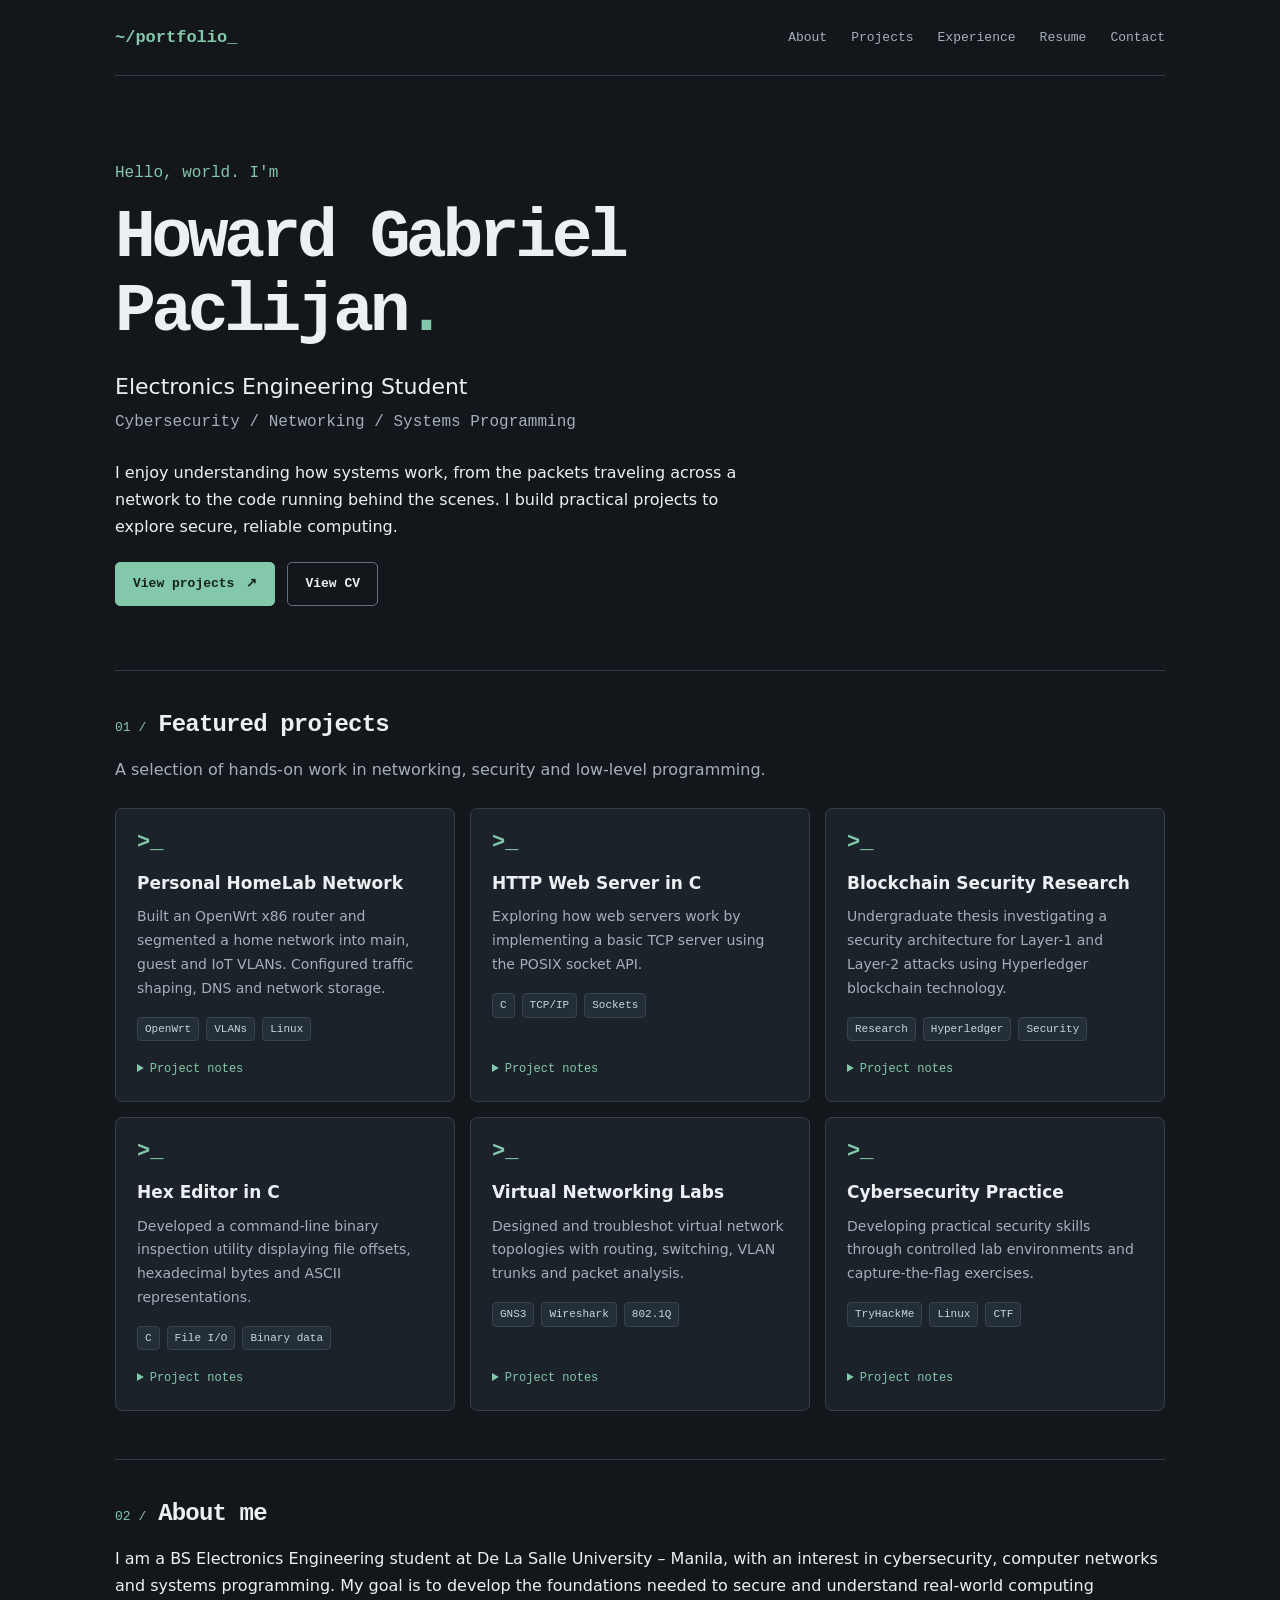
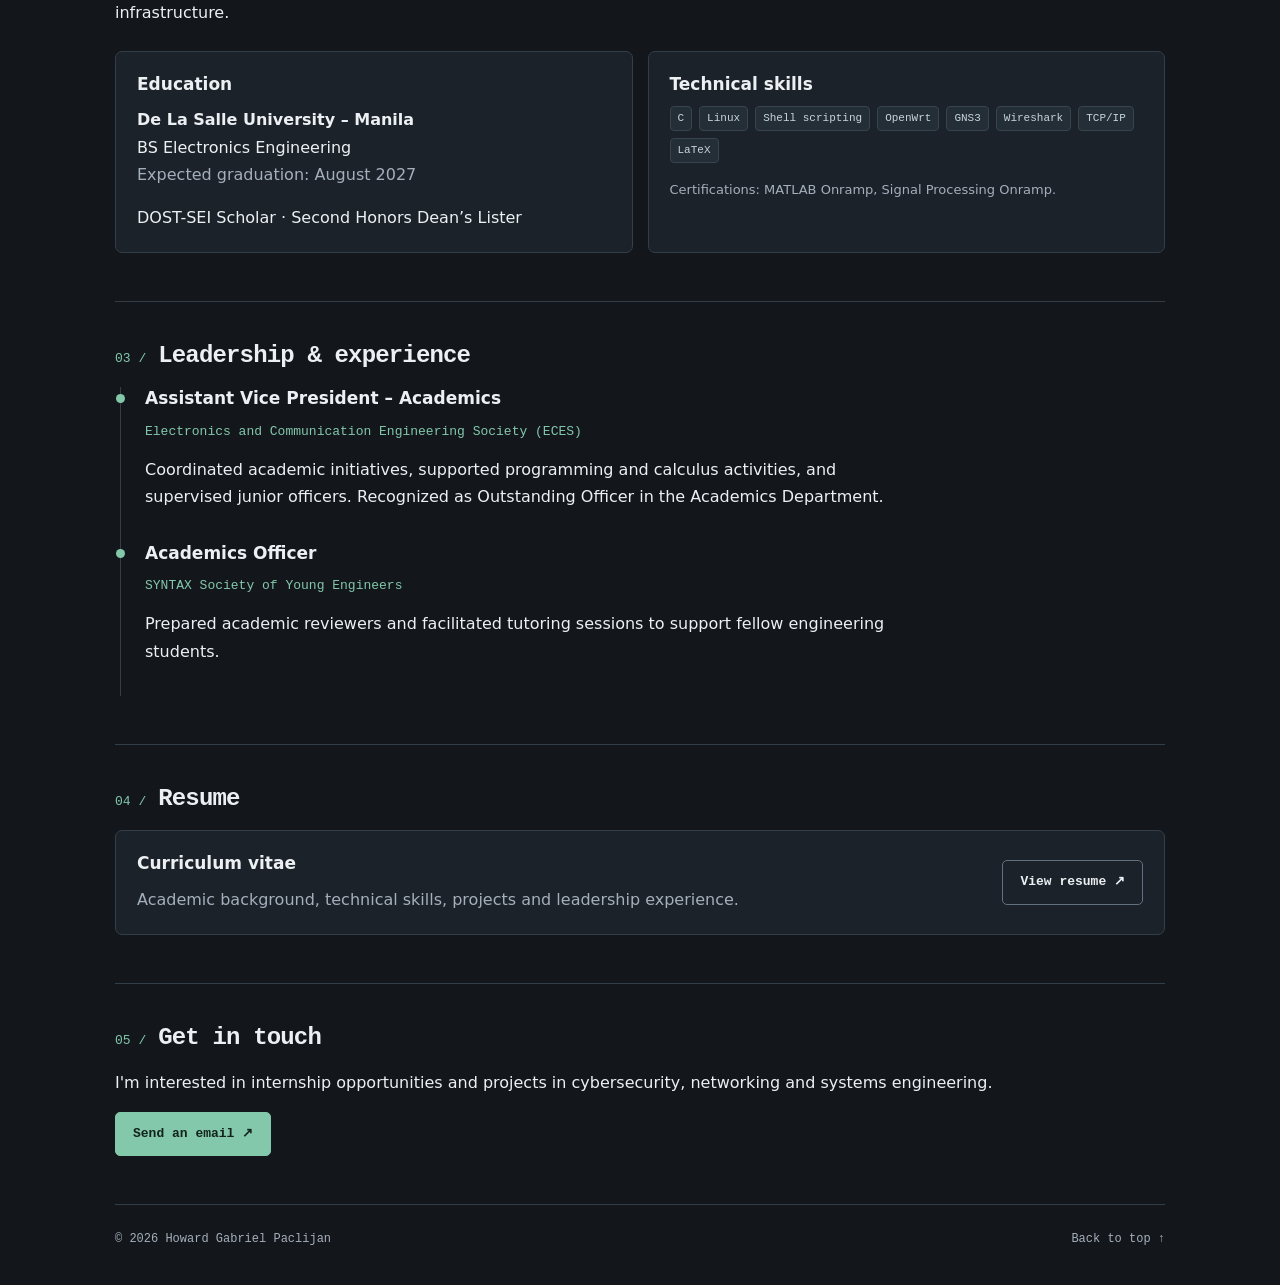
==== index.html @ 12f141cd "initial portfolio website" ====
<!doctype html>
<html lang="en">
<head>
<meta charset="utf-8">
<meta name="viewport" content="width=device-width, initial-scale=1">
<meta name="description" content="Electronics engineering student exploring cybersecurity, networking, and systems programming.">
<meta name="theme-color" content="#13171c">
<title>Howard Gabriel Paclijan | Portfolio</title>
<link rel="stylesheet" href="style.css">
</head>
<body>
<a class="skip" href="#main">Skip to content</a>
<header class="wrap top"><a class="brand" href="#home">~/portfolio<span class="cursor">_</span></a><nav aria-label="Main navigation"><a href="#about">About</a><a href="#projects">Projects</a><a href="#experience">Experience</a><a href="#resume">Resume</a><a href="#contact">Contact</a></nav></header>
<main id="main" class="wrap">
<section class="hero" id="home"><p class="prompt">Hello, world. I'm</p><h1>Howard Gabriel<br>Paclijan<span class="accent">.</span></h1><p class="subtitle">Electronics Engineering Student</p><p class="muted mono">Cybersecurity / Networking / Systems Programming</p><p class="intro">I enjoy understanding how systems work, from the packets traveling across a network to the code running behind the scenes. I build practical projects to explore secure, reliable computing.</p><div class="actions"><a class="button primary" href="#projects">View projects <span aria-hidden="true">↗</span></a><a class="button" href="#resume">View CV</a></div></section>
<section id="projects"><div class="section-head"><span class="index">01 /</span><h2>Featured projects</h2></div><p class="muted">A selection of hands-on work in networking, security and low-level programming.</p><div class="cards">
<article class="project"><span class="project-icon" aria-hidden="true">&gt;_</span><h3>Personal HomeLab Network</h3><p>Built an OpenWrt x86 router and segmented a home network into main, guest and IoT VLANs. Configured traffic shaping, DNS and network storage.</p><div class="tags"><span>OpenWrt</span><span>VLANs</span><span>Linux</span></div><details><summary>Project notes</summary><p>ThinkCentre M73 router, managed access point, CAKE SQM and Samba storage. Focus: network isolation, routing and service configuration.</p></details></article>
<article class="project"><span class="project-icon" aria-hidden="true">&gt;_</span><h3>HTTP Web Server in C</h3><p>Exploring how web servers work by implementing a basic TCP server using the POSIX socket API.</p><div class="tags"><span>C</span><span>TCP/IP</span><span>Sockets</span></div><details><summary>Project notes</summary><p>Implemented socket creation, binding, listening, accepting connections and reading client requests. Further HTTP handling is under development.</p></details></article>
<article class="project"><span class="project-icon" aria-hidden="true">&gt;_</span><h3>Blockchain Security Research</h3><p>Undergraduate thesis investigating a security architecture for Layer-1 and Layer-2 attacks using Hyperledger blockchain technology.</p><div class="tags"><span>Research</span><span>Hyperledger</span><span>Security</span></div><details><summary>Project notes</summary><p>Ongoing research with a virtualized implementation direction. Findings and evaluation will be added as the research progresses.</p></details></article>
<article class="project"><span class="project-icon" aria-hidden="true">&gt;_</span><h3>Hex Editor in C</h3><p>Developed a command-line binary inspection utility displaying file offsets, hexadecimal bytes and ASCII representations.</p><div class="tags"><span>C</span><span>File I/O</span><span>Binary data</span></div><details><summary>Project notes</summary><p>Practiced file positioning, byte buffers and handling partial rows at the end of a file.</p></details></article>
<article class="project"><span class="project-icon" aria-hidden="true">&gt;_</span><h3>Virtual Networking Labs</h3><p>Designed and troubleshot virtual network topologies with routing, switching, VLAN trunks and packet analysis.</p><div class="tags"><span>GNS3</span><span>Wireshark</span><span>802.1Q</span></div><details><summary>Project notes</summary><p>Explored RIP routing, DHCP, ARP, VLAN segmentation and connectivity across virtual hosts using UDP tunnels.</p></details></article>
<article class="project"><span class="project-icon" aria-hidden="true">&gt;_</span><h3>Cybersecurity Practice</h3><p>Developing practical security skills through controlled lab environments and capture-the-flag exercises.</p><div class="tags"><span>TryHackMe</span><span>Linux</span><span>CTF</span></div><details><summary>Project notes</summary><p>Learning enumeration, vulnerability investigation and privilege escalation fundamentals in authorized environments.</p></details></article>
</div></section>
<section id="about"><div class="section-head"><span class="index">02 /</span><h2>About me</h2></div><p>I am a BS Electronics Engineering student at De La Salle University – Manila, with an interest in cybersecurity, computer networks and systems programming. My goal is to develop the foundations needed to secure and understand real-world computing infrastructure.</p><div class="split"><div class="panel"><h3>Education</h3><p><strong>De La Salle University – Manila</strong><br>BS Electronics Engineering<br><span class="muted">Expected graduation: August 2027</span></p><p>DOST-SEI Scholar · Second Honors Dean’s Lister</p></div><div class="panel"><h3>Technical skills</h3><div class="tags"><span>C</span><span>Linux</span><span>Shell scripting</span><span>OpenWrt</span><span>GNS3</span><span>Wireshark</span><span>TCP/IP</span><span>LaTeX</span></div><p class="muted small">Certifications: MATLAB Onramp, Signal Processing Onramp.</p></div></div></section>
<section id="experience"><div class="section-head"><span class="index">03 /</span><h2>Leadership &amp; experience</h2></div><div class="timeline"><article><h3>Assistant Vice President – Academics</h3><p class="accent mono small">Electronics and Communication Engineering Society (ECES)</p><p>Coordinated academic initiatives, supported programming and calculus activities, and supervised junior officers. Recognized as Outstanding Officer in the Academics Department.</p></article><article><h3>Academics Officer</h3><p class="accent mono small">SYNTAX Society of Young Engineers</p><p>Prepared academic reviewers and facilitated tutoring sessions to support fellow engineering students.</p></article></div></section>
<section id="resume"><div class="section-head"><span class="index">04 /</span><h2>Resume</h2></div><div class="panel resume"><div><h3>Curriculum vitae</h3><p class="muted">Academic background, technical skills, projects and leadership experience.</p></div><a class="button" href="resume.html">View resume ↗</a></div></section>
<section id="contact"><div class="section-head"><span class="index">05 /</span><h2>Get in touch</h2></div><p>I'm interested in internship opportunities and projects in cybersecurity, networking and systems engineering.</p><a class="button primary" href="mailto:howard_paclijan@dlsu.edu.ph">Send an email ↗</a></section>
</main><footer class="wrap footer"><span>© 2026 Howard Gabriel Paclijan</span><a href="#home">Back to top ↑</a></footer>
</body></html>
---- style.css ----
:root{color-scheme:dark;--bg:#13171c;--panel:#1b222a;--text:#edf0f3;--muted:#a5afbb;--accent:#83c8aa;--line:#343e49;--mono:ui-monospace,SFMono-Regular,Consolas,"Liberation Mono",monospace}*{box-sizing:border-box}html{scroll-behavior:smooth;scroll-padding-top:2rem}body{margin:0;background:var(--bg);color:var(--text);font:16px/1.7 system-ui,-apple-system,BlinkMacSystemFont,"Segoe UI",sans-serif}a{color:inherit;text-decoration:none}a:hover{color:var(--accent)}a:focus-visible,summary:focus-visible{outline:2px solid var(--accent);outline-offset:5px}.wrap{width:min(1050px,calc(100% - 48px));margin:auto}.top{display:flex;align-items:center;justify-content:space-between;gap:24px;padding:28px 0;border-bottom:1px solid var(--line)}.brand{font:bold 17px var(--mono);color:var(--accent)}nav{display:flex;flex-wrap:wrap;gap:24px;font:13px var(--mono);color:var(--muted)}.hero{padding:84px 0 64px}.prompt,.mono,.index,.tags,.button,summary,.footer{font-family:var(--mono)}.prompt,.accent,.index{color:var(--accent)}.prompt{margin:0 0 14px}h1,h2,h3,p{margin-top:0}h1{font:700 clamp(40px,7vw,68px)/1.08 var(--mono);letter-spacing:-.065em;margin-bottom:20px}h2{font:700 24px/1.3 var(--mono);letter-spacing:-.035em;margin:0}h3{font-size:17px;line-height:1.4;margin-bottom:10px}.subtitle{font-size:22px;margin-bottom:4px}.muted{color:var(--muted)}.intro{max-width:650px;margin:22px 0}.actions{display:flex;gap:12px;flex-wrap:wrap}.button{display:inline-flex;align-items:center;justify-content:center;gap:12px;padding:10px 17px;border:1px solid #61717f;border-radius:5px;font-size:13px;font-weight:600}.button:hover{border-color:var(--accent)}.primary{background:var(--accent);color:#13231d;border-color:var(--accent)}.primary:hover{background:#a2dec3;color:#13231d}main>section:not(.hero){padding:38px 0 48px;border-top:1px solid var(--line)}.section-head{display:flex;align-items:baseline;gap:12px;margin-bottom:16px}.index{font-size:13px}.cards{display:grid;grid-template-columns:repeat(3,minmax(0,1fr));gap:15px;margin-top:24px}.project,.panel{background:var(--panel);border:1px solid var(--line);padding:21px;border-radius:7px}.project{display:flex;flex-direction:column;transition:border-color .2s}.project:hover{border-color:var(--accent)}.project-icon{font:700 22px var(--mono);color:var(--accent);margin-bottom:17px}.project p{font-size:14px;color:var(--muted);margin-bottom:16px}.tags{display:flex;flex-wrap:wrap;gap:7px;font-size:11px}.tags span{background:#242e37;border:1px solid #37434d;border-radius:4px;padding:2px 7px;color:#c8d5dd}.project details{margin-top:auto;padding-top:18px}.project details p{margin:10px 0 0}summary{font-size:12px;color:var(--accent);cursor:pointer}.split{display:grid;grid-template-columns:1fr 1fr;gap:15px;margin-top:24px}.panel p:last-child{margin-bottom:0}.small{font-size:13px}.panel .small{margin-top:16px}.timeline{border-left:1px solid var(--line);margin-left:5px;padding-left:24px}.timeline article{position:relative;padding-bottom:15px}.timeline article::before{content:"";position:absolute;left:-29px;top:7px;width:9px;height:9px;border-radius:50%;background:var(--accent)}.timeline article p{max-width:770px}.resume{display:flex;align-items:center;justify-content:space-between;gap:20px}.footer{padding:24px 0 35px;border-top:1px solid var(--line);display:flex;justify-content:space-between;gap:15px;color:var(--muted);font-size:12px}.skip{position:absolute;left:10px;top:-100px;background:var(--accent);color:var(--bg);padding:8px}.skip:focus{top:10px}.resume-page{max-width:760px;padding:45px 0}.resume-page section{margin:25px 0}.resume-page h1{font-size:40px}.resume-page h2{font-size:20px;margin-bottom:14px}@media(max-width:800px){.cards{grid-template-columns:repeat(2,minmax(0,1fr))}.top{align-items:flex-start;flex-direction:column;gap:16px}.hero{padding:60px 0 45px}}@media(max-width:520px){.wrap{width:calc(100% - 32px)}nav{gap:14px;font-size:12px}.cards,.split{grid-template-columns:1fr}.resume,.footer{align-items:flex-start;flex-direction:column}.hero{padding-top:48px}.subtitle{font-size:19px}}@media(prefers-reduced-motion:reduce){html{scroll-behavior:auto}*{transition:none!important}}@media print{body{background:white;color:black}.top,.footer,.actions,.skip{display:none}.muted,.accent,.index{color:#333}.wrap{width:100%}.resume-page{padding:0}}
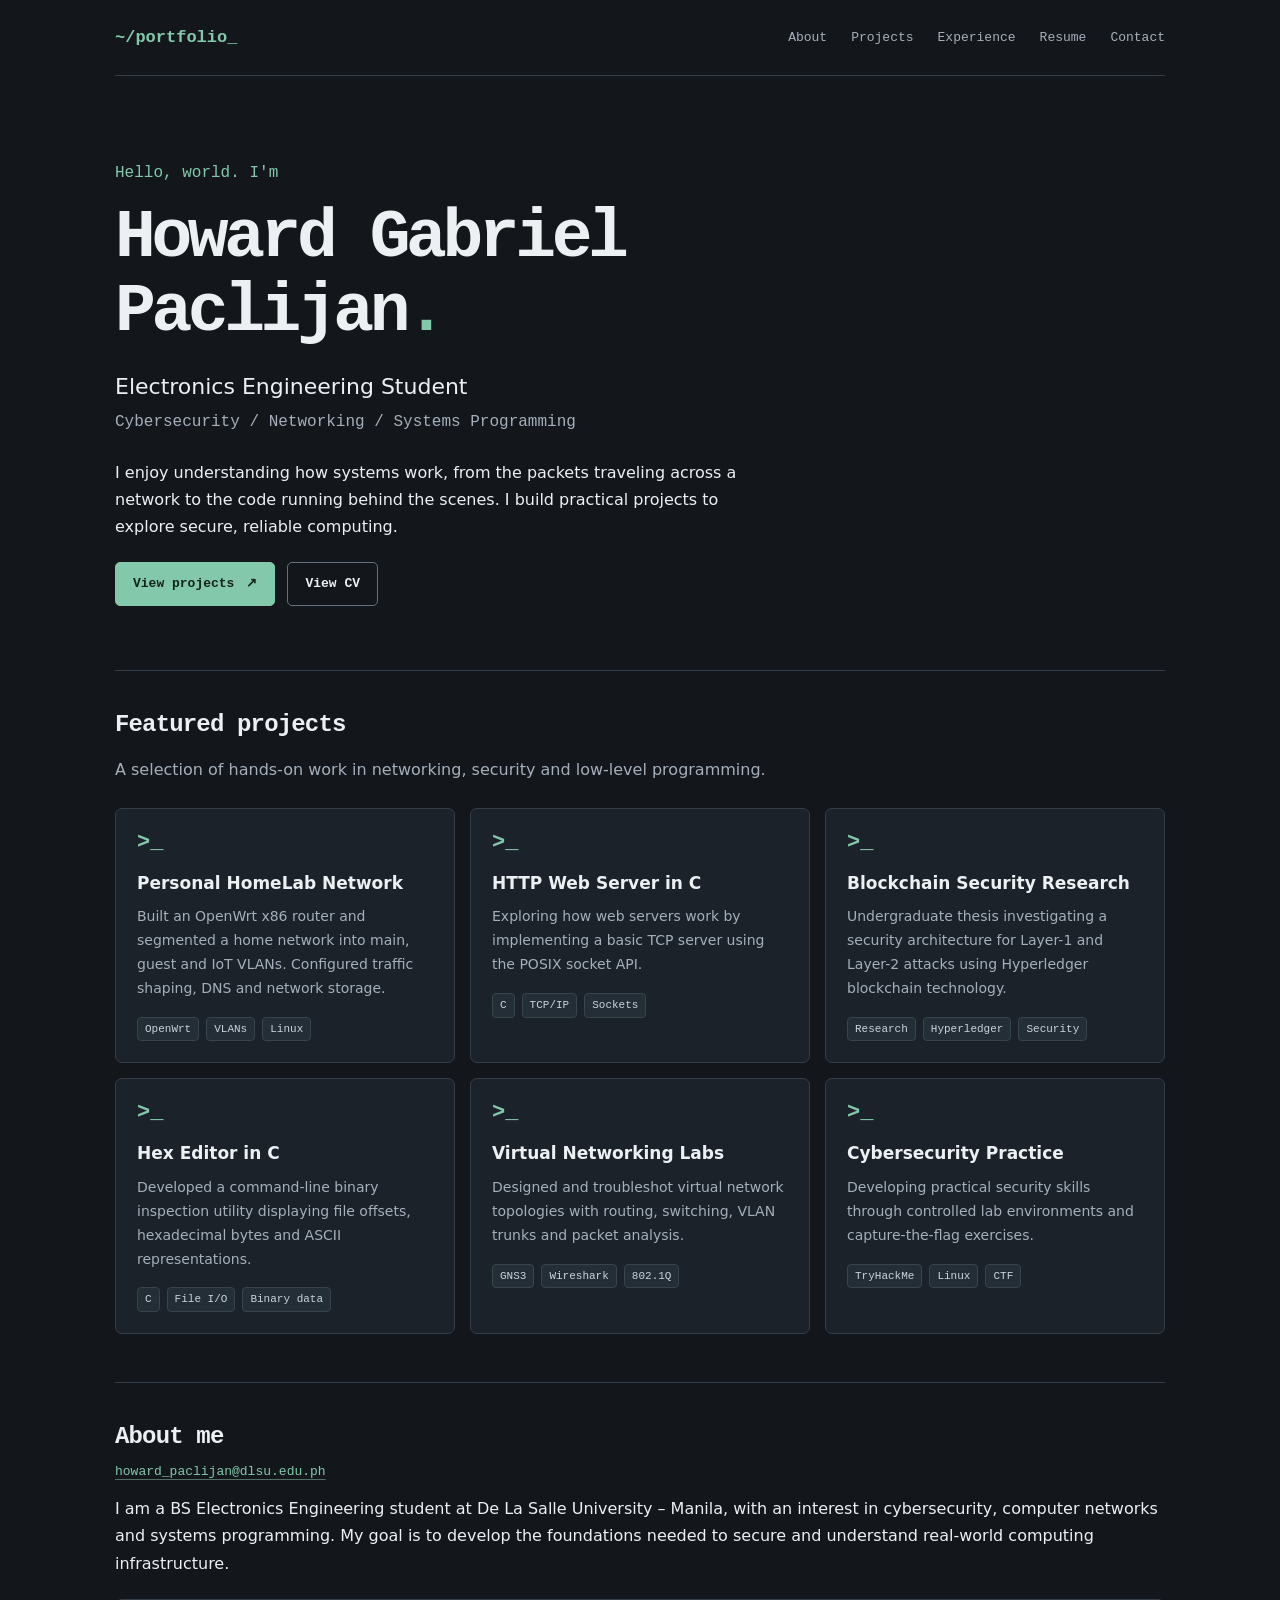
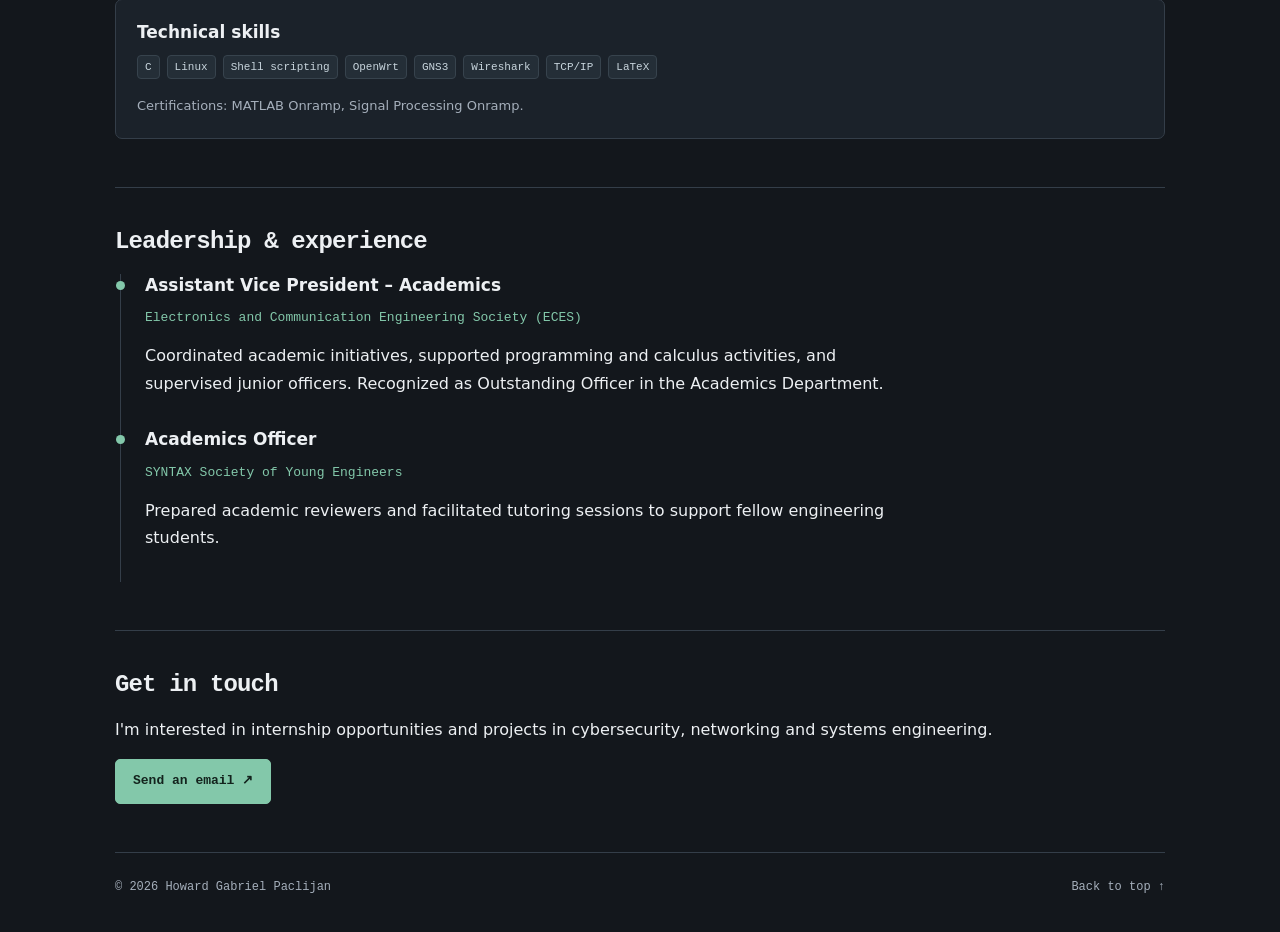
==== commit baa4dda0: "updated" ====
--- a/index.html
+++ b/index.html
@@ -10,20 +10,19 @@
 </head>
 <body>
 <a class="skip" href="#main">Skip to content</a>
-<header class="wrap top"><a class="brand" href="#home">~/portfolio<span class="cursor">_</span></a><nav aria-label="Main navigation"><a href="#about">About</a><a href="#projects">Projects</a><a href="#experience">Experience</a><a href="#resume">Resume</a><a href="#contact">Contact</a></nav></header>
+<header class="wrap top"><a class="brand" href="#home">~/portfolio<span class="cursor">_</span></a><nav aria-label="Main navigation"><a href="#about">About</a><a href="#projects">Projects</a><a href="#experience">Experience</a><a href="resume.pdf">Resume</a><a href="#contact">Contact</a></nav></header>
 <main id="main" class="wrap">
-<section class="hero" id="home"><p class="prompt">Hello, world. I'm</p><h1>Howard Gabriel<br>Paclijan<span class="accent">.</span></h1><p class="subtitle">Electronics Engineering Student</p><p class="muted mono">Cybersecurity / Networking / Systems Programming</p><p class="intro">I enjoy understanding how systems work, from the packets traveling across a network to the code running behind the scenes. I build practical projects to explore secure, reliable computing.</p><div class="actions"><a class="button primary" href="#projects">View projects <span aria-hidden="true">↗</span></a><a class="button" href="#resume">View CV</a></div></section>
-<section id="projects"><div class="section-head"><span class="index">01 /</span><h2>Featured projects</h2></div><p class="muted">A selection of hands-on work in networking, security and low-level programming.</p><div class="cards">
-<article class="project"><span class="project-icon" aria-hidden="true">&gt;_</span><h3>Personal HomeLab Network</h3><p>Built an OpenWrt x86 router and segmented a home network into main, guest and IoT VLANs. Configured traffic shaping, DNS and network storage.</p><div class="tags"><span>OpenWrt</span><span>VLANs</span><span>Linux</span></div><details><summary>Project notes</summary><p>ThinkCentre M73 router, managed access point, CAKE SQM and Samba storage. Focus: network isolation, routing and service configuration.</p></details></article>
-<article class="project"><span class="project-icon" aria-hidden="true">&gt;_</span><h3>HTTP Web Server in C</h3><p>Exploring how web servers work by implementing a basic TCP server using the POSIX socket API.</p><div class="tags"><span>C</span><span>TCP/IP</span><span>Sockets</span></div><details><summary>Project notes</summary><p>Implemented socket creation, binding, listening, accepting connections and reading client requests. Further HTTP handling is under development.</p></details></article>
-<article class="project"><span class="project-icon" aria-hidden="true">&gt;_</span><h3>Blockchain Security Research</h3><p>Undergraduate thesis investigating a security architecture for Layer-1 and Layer-2 attacks using Hyperledger blockchain technology.</p><div class="tags"><span>Research</span><span>Hyperledger</span><span>Security</span></div><details><summary>Project notes</summary><p>Ongoing research with a virtualized implementation direction. Findings and evaluation will be added as the research progresses.</p></details></article>
-<article class="project"><span class="project-icon" aria-hidden="true">&gt;_</span><h3>Hex Editor in C</h3><p>Developed a command-line binary inspection utility displaying file offsets, hexadecimal bytes and ASCII representations.</p><div class="tags"><span>C</span><span>File I/O</span><span>Binary data</span></div><details><summary>Project notes</summary><p>Practiced file positioning, byte buffers and handling partial rows at the end of a file.</p></details></article>
-<article class="project"><span class="project-icon" aria-hidden="true">&gt;_</span><h3>Virtual Networking Labs</h3><p>Designed and troubleshot virtual network topologies with routing, switching, VLAN trunks and packet analysis.</p><div class="tags"><span>GNS3</span><span>Wireshark</span><span>802.1Q</span></div><details><summary>Project notes</summary><p>Explored RIP routing, DHCP, ARP, VLAN segmentation and connectivity across virtual hosts using UDP tunnels.</p></details></article>
-<article class="project"><span class="project-icon" aria-hidden="true">&gt;_</span><h3>Cybersecurity Practice</h3><p>Developing practical security skills through controlled lab environments and capture-the-flag exercises.</p><div class="tags"><span>TryHackMe</span><span>Linux</span><span>CTF</span></div><details><summary>Project notes</summary><p>Learning enumeration, vulnerability investigation and privilege escalation fundamentals in authorized environments.</p></details></article>
+<section class="hero" id="home"><p class="prompt">Hello, world. I'm</p><h1>Howard Gabriel<br>Paclijan<span class="accent">.</span></h1><p class="subtitle">Electronics Engineering Student</p><p class="muted mono">Cybersecurity / Networking / Systems Programming</p><p class="intro">I enjoy understanding how systems work, from the packets traveling across a network to the code running behind the scenes. I build practical projects to explore secure, reliable computing.</p><div class="actions"><a class="button primary" href="#projects">View projects <span aria-hidden="true">↗</span></a><a class="button" href="resume.pdf">View CV</a></div></section>
+<section id="projects"><div class="section-head"><h2>Featured projects</h2></div><p class="muted">A selection of hands-on work in networking, security and low-level programming.</p><div class="cards">
+<article class="project"><span class="project-icon" aria-hidden="true">&gt;_</span><h3>Personal HomeLab Network</h3><p>Built an OpenWrt x86 router and segmented a home network into main, guest and IoT VLANs. Configured traffic shaping, DNS and network storage.</p><div class="tags"><span>OpenWrt</span><span>VLANs</span><span>Linux</span></div></article>
+<article class="project"><span class="project-icon" aria-hidden="true">&gt;_</span><h3>HTTP Web Server in C</h3><p>Exploring how web servers work by implementing a basic TCP server using the POSIX socket API.</p><div class="tags"><span>C</span><span>TCP/IP</span><span>Sockets</span></div></article>
+<article class="project"><span class="project-icon" aria-hidden="true">&gt;_</span><h3>Blockchain Security Research</h3><p>Undergraduate thesis investigating a security architecture for Layer-1 and Layer-2 attacks using Hyperledger blockchain technology.</p><div class="tags"><span>Research</span><span>Hyperledger</span><span>Security</span></div></article>
+<article class="project"><span class="project-icon" aria-hidden="true">&gt;_</span><h3>Hex Editor in C</h3><p>Developed a command-line binary inspection utility displaying file offsets, hexadecimal bytes and ASCII representations.</p><div class="tags"><span>C</span><span>File I/O</span><span>Binary data</span></div></article>
+<article class="project"><span class="project-icon" aria-hidden="true">&gt;_</span><h3>Virtual Networking Labs</h3><p>Designed and troubleshot virtual network topologies with routing, switching, VLAN trunks and packet analysis.</p><div class="tags"><span>GNS3</span><span>Wireshark</span><span>802.1Q</span></div></article>
+<article class="project"><span class="project-icon" aria-hidden="true">&gt;_</span><h3>Cybersecurity Practice</h3><p>Developing practical security skills through controlled lab environments and capture-the-flag exercises.</p><div class="tags"><span>TryHackMe</span><span>Linux</span><span>CTF</span></div></article>
 </div></section>
-<section id="about"><div class="section-head"><span class="index">02 /</span><h2>About me</h2></div><p>I am a BS Electronics Engineering student at De La Salle University – Manila, with an interest in cybersecurity, computer networks and systems programming. My goal is to develop the foundations needed to secure and understand real-world computing infrastructure.</p><div class="split"><div class="panel"><h3>Education</h3><p><strong>De La Salle University – Manila</strong><br>BS Electronics Engineering<br><span class="muted">Expected graduation: August 2027</span></p><p>DOST-SEI Scholar · Second Honors Dean’s Lister</p></div><div class="panel"><h3>Technical skills</h3><div class="tags"><span>C</span><span>Linux</span><span>Shell scripting</span><span>OpenWrt</span><span>GNS3</span><span>Wireshark</span><span>TCP/IP</span><span>LaTeX</span></div><p class="muted small">Certifications: MATLAB Onramp, Signal Processing Onramp.</p></div></div></section>
-<section id="experience"><div class="section-head"><span class="index">03 /</span><h2>Leadership &amp; experience</h2></div><div class="timeline"><article><h3>Assistant Vice President – Academics</h3><p class="accent mono small">Electronics and Communication Engineering Society (ECES)</p><p>Coordinated academic initiatives, supported programming and calculus activities, and supervised junior officers. Recognized as Outstanding Officer in the Academics Department.</p></article><article><h3>Academics Officer</h3><p class="accent mono small">SYNTAX Society of Young Engineers</p><p>Prepared academic reviewers and facilitated tutoring sessions to support fellow engineering students.</p></article></div></section>
-<section id="resume"><div class="section-head"><span class="index">04 /</span><h2>Resume</h2></div><div class="panel resume"><div><h3>Curriculum vitae</h3><p class="muted">Academic background, technical skills, projects and leadership experience.</p></div><a class="button" href="resume.html">View resume ↗</a></div></section>
-<section id="contact"><div class="section-head"><span class="index">05 /</span><h2>Get in touch</h2></div><p>I'm interested in internship opportunities and projects in cybersecurity, networking and systems engineering.</p><a class="button primary" href="mailto:howard_paclijan@dlsu.edu.ph">Send an email ↗</a></section>
+<section id="about"><div class="section-head"><h2>About me</h2></div><p class="about-email"><a href="mailto:howard_paclijan@dlsu.edu.ph">howard_paclijan@dlsu.edu.ph</a></p><p>I am a BS Electronics Engineering student at De La Salle University – Manila, with an interest in cybersecurity, computer networks and systems programming. My goal is to develop the foundations needed to secure and understand real-world computing infrastructure.</p><div class="panel skills-panel"><h3>Technical skills</h3><div class="tags"><span>C</span><span>Linux</span><span>Shell scripting</span><span>OpenWrt</span><span>GNS3</span><span>Wireshark</span><span>TCP/IP</span><span>LaTeX</span></div><p class="muted small">Certifications: MATLAB Onramp, Signal Processing Onramp.</p></div></section>
+<section id="experience"><div class="section-head"><h2>Leadership &amp; experience</h2></div><div class="timeline"><article><h3>Assistant Vice President – Academics</h3><p class="accent mono small">Electronics and Communication Engineering Society (ECES)</p><p>Coordinated academic initiatives, supported programming and calculus activities, and supervised junior officers. Recognized as Outstanding Officer in the Academics Department.</p></article><article><h3>Academics Officer</h3><p class="accent mono small">SYNTAX Society of Young Engineers</p><p>Prepared academic reviewers and facilitated tutoring sessions to support fellow engineering students.</p></article></div></section>
+<section id="contact"><div class="section-head"><h2>Get in touch</h2></div><p>I'm interested in internship opportunities and projects in cybersecurity, networking and systems engineering.</p><a class="button primary" href="mailto:howard_paclijan@dlsu.edu.ph">Send an email ↗</a></section>
 </main><footer class="wrap footer"><span>© 2026 Howard Gabriel Paclijan</span><a href="#home">Back to top ↑</a></footer>
 </body></html>
--- a/style.css
+++ b/style.css
@@ -1 +1,3 @@
-:root{color-scheme:dark;--bg:#13171c;--panel:#1b222a;--text:#edf0f3;--muted:#a5afbb;--accent:#83c8aa;--line:#343e49;--mono:ui-monospace,SFMono-Regular,Consolas,"Liberation Mono",monospace}*{box-sizing:border-box}html{scroll-behavior:smooth;scroll-padding-top:2rem}body{margin:0;background:var(--bg);color:var(--text);font:16px/1.7 system-ui,-apple-system,BlinkMacSystemFont,"Segoe UI",sans-serif}a{color:inherit;text-decoration:none}a:hover{color:var(--accent)}a:focus-visible,summary:focus-visible{outline:2px solid var(--accent);outline-offset:5px}.wrap{width:min(1050px,calc(100% - 48px));margin:auto}.top{display:flex;align-items:center;justify-content:space-between;gap:24px;padding:28px 0;border-bottom:1px solid var(--line)}.brand{font:bold 17px var(--mono);color:var(--accent)}nav{display:flex;flex-wrap:wrap;gap:24px;font:13px var(--mono);color:var(--muted)}.hero{padding:84px 0 64px}.prompt,.mono,.index,.tags,.button,summary,.footer{font-family:var(--mono)}.prompt,.accent,.index{color:var(--accent)}.prompt{margin:0 0 14px}h1,h2,h3,p{margin-top:0}h1{font:700 clamp(40px,7vw,68px)/1.08 var(--mono);letter-spacing:-.065em;margin-bottom:20px}h2{font:700 24px/1.3 var(--mono);letter-spacing:-.035em;margin:0}h3{font-size:17px;line-height:1.4;margin-bottom:10px}.subtitle{font-size:22px;margin-bottom:4px}.muted{color:var(--muted)}.intro{max-width:650px;margin:22px 0}.actions{display:flex;gap:12px;flex-wrap:wrap}.button{display:inline-flex;align-items:center;justify-content:center;gap:12px;padding:10px 17px;border:1px solid #61717f;border-radius:5px;font-size:13px;font-weight:600}.button:hover{border-color:var(--accent)}.primary{background:var(--accent);color:#13231d;border-color:var(--accent)}.primary:hover{background:#a2dec3;color:#13231d}main>section:not(.hero){padding:38px 0 48px;border-top:1px solid var(--line)}.section-head{display:flex;align-items:baseline;gap:12px;margin-bottom:16px}.index{font-size:13px}.cards{display:grid;grid-template-columns:repeat(3,minmax(0,1fr));gap:15px;margin-top:24px}.project,.panel{background:var(--panel);border:1px solid var(--line);padding:21px;border-radius:7px}.project{display:flex;flex-direction:column;transition:border-color .2s}.project:hover{border-color:var(--accent)}.project-icon{font:700 22px var(--mono);color:var(--accent);margin-bottom:17px}.project p{font-size:14px;color:var(--muted);margin-bottom:16px}.tags{display:flex;flex-wrap:wrap;gap:7px;font-size:11px}.tags span{background:#242e37;border:1px solid #37434d;border-radius:4px;padding:2px 7px;color:#c8d5dd}.project details{margin-top:auto;padding-top:18px}.project details p{margin:10px 0 0}summary{font-size:12px;color:var(--accent);cursor:pointer}.split{display:grid;grid-template-columns:1fr 1fr;gap:15px;margin-top:24px}.panel p:last-child{margin-bottom:0}.small{font-size:13px}.panel .small{margin-top:16px}.timeline{border-left:1px solid var(--line);margin-left:5px;padding-left:24px}.timeline article{position:relative;padding-bottom:15px}.timeline article::before{content:"";position:absolute;left:-29px;top:7px;width:9px;height:9px;border-radius:50%;background:var(--accent)}.timeline article p{max-width:770px}.resume{display:flex;align-items:center;justify-content:space-between;gap:20px}.footer{padding:24px 0 35px;border-top:1px solid var(--line);display:flex;justify-content:space-between;gap:15px;color:var(--muted);font-size:12px}.skip{position:absolute;left:10px;top:-100px;background:var(--accent);color:var(--bg);padding:8px}.skip:focus{top:10px}.resume-page{max-width:760px;padding:45px 0}.resume-page section{margin:25px 0}.resume-page h1{font-size:40px}.resume-page h2{font-size:20px;margin-bottom:14px}@media(max-width:800px){.cards{grid-template-columns:repeat(2,minmax(0,1fr))}.top{align-items:flex-start;flex-direction:column;gap:16px}.hero{padding:60px 0 45px}}@media(max-width:520px){.wrap{width:calc(100% - 32px)}nav{gap:14px;font-size:12px}.cards,.split{grid-template-columns:1fr}.resume,.footer{align-items:flex-start;flex-direction:column}.hero{padding-top:48px}.subtitle{font-size:19px}}@media(prefers-reduced-motion:reduce){html{scroll-behavior:auto}*{transition:none!important}}@media print{body{background:white;color:black}.top,.footer,.actions,.skip{display:none}.muted,.accent,.index{color:#333}.wrap{width:100%}.resume-page{padding:0}}
+:root{color-scheme:dark;--bg:#13171c;--panel:#1b222a;--text:#edf0f3;--muted:#a5afbb;--accent:#83c8aa;--line:#343e49;--mono:ui-monospace,SFMono-Regular,Consolas,"Liberation Mono",monospace}*{box-sizing:border-box}html{scroll-behavior:smooth;scroll-padding-top:2rem}body{margin:0;background:var(--bg);color:var(--text);font:16px/1.7 system-ui,-apple-system,BlinkMacSystemFont,"Segoe UI",sans-serif}a{color:inherit;text-decoration:none}a:hover{color:var(--accent)}a:focus-visible,summary:focus-visible{outline:2px solid var(--accent);outline-offset:5px}.wrap{width:min(1050px,calc(100% - 48px));margin:auto}.top{display:flex;align-items:center;justify-content:space-between;gap:24px;padding:28px 0;border-bottom:1px solid var(--line)}.brand{font:bold 17px var(--mono);color:var(--accent)}nav{display:flex;flex-wrap:wrap;gap:24px;font:13px var(--mono);color:var(--muted)}.hero{padding:84px 0 64px}.prompt,.mono,.tags,.button,.footer{font-family:var(--mono)}.prompt,.accent{color:var(--accent)}.prompt{margin:0 0 14px}h1,h2,h3,p{margin-top:0}h1{font:700 clamp(40px,7vw,68px)/1.08 var(--mono);letter-spacing:-.065em;margin-bottom:20px}h2{font:700 24px/1.3 var(--mono);letter-spacing:-.035em;margin:0}h3{font-size:17px;line-height:1.4;margin-bottom:10px}.subtitle{font-size:22px;margin-bottom:4px}.muted{color:var(--muted)}.intro{max-width:650px;margin:22px 0}.actions{display:flex;gap:12px;flex-wrap:wrap}.button{display:inline-flex;align-items:center;justify-content:center;gap:12px;padding:10px 17px;border:1px solid #61717f;border-radius:5px;font-size:13px;font-weight:600}.button:hover{border-color:var(--accent)}.primary{background:var(--accent);color:#13231d;border-color:var(--accent)}.primary:hover{background:#a2dec3;color:#13231d}main>section:not(.hero){padding:38px 0 48px;border-top:1px solid var(--line)}.section-head{display:flex;align-items:baseline;margin-bottom:16px}.index{font-size:13px}.cards{display:grid;grid-template-columns:repeat(3,minmax(0,1fr));gap:15px;margin-top:24px}.project,.panel{background:var(--panel);border:1px solid var(--line);padding:21px;border-radius:7px}.project{display:flex;flex-direction:column;transition:border-color .2s}.project:hover{border-color:var(--accent)}.project-icon{font:700 22px var(--mono);color:var(--accent);margin-bottom:17px}.project p{font-size:14px;color:var(--muted);margin-bottom:16px}.tags{display:flex;flex-wrap:wrap;gap:7px;font-size:11px}.tags span{background:#242e37;border:1px solid #37434d;border-radius:4px;padding:2px 7px;color:#c8d5dd}.skills-panel{margin-top:22px}.split{display:grid;grid-template-columns:1fr 1fr;gap:15px;margin-top:24px}.panel p:last-child{margin-bottom:0}.small{font-size:13px}.panel .small{margin-top:16px}.timeline{border-left:1px solid var(--line);margin-left:5px;padding-left:24px}.timeline article{position:relative;padding-bottom:15px}.timeline article::before{content:"";position:absolute;left:-29px;top:7px;width:9px;height:9px;border-radius:50%;background:var(--accent)}.timeline article p{max-width:770px}.resume{display:flex;align-items:center;justify-content:space-between;gap:20px}.footer{padding:24px 0 35px;border-top:1px solid var(--line);display:flex;justify-content:space-between;gap:15px;color:var(--muted);font-size:12px}.skip{position:absolute;left:10px;top:-100px;background:var(--accent);color:var(--bg);padding:8px}.skip:focus{top:10px}.resume-page{max-width:760px;padding:45px 0}.resume-page section{margin:25px 0}.resume-page h1{font-size:40px}.resume-page h2{font-size:20px;margin-bottom:14px}@media(max-width:800px){.cards{grid-template-columns:repeat(2,minmax(0,1fr))}.top{align-items:flex-start;flex-direction:column;gap:16px}.hero{padding:60px 0 45px}}@media(max-width:520px){.wrap{width:calc(100% - 32px)}nav{gap:14px;font-size:12px}.cards,.split{grid-template-columns:1fr}.resume,.footer{align-items:flex-start;flex-direction:column}.hero{padding-top:48px}.subtitle{font-size:19px}}@media(prefers-reduced-motion:reduce){html{scroll-behavior:auto}*{transition:none!important}}@media print{body{background:white;color:black}.top,.footer,.actions,.skip{display:none}.muted,.accent{color:#333}.wrap{width:100%}.resume-page{padding:0}}
+
+.about-email{font:13px var(--mono);margin:-4px 0 16px}.about-email a{color:var(--accent);text-decoration:underline;text-decoration-color:#526f64;text-underline-offset:4px}.about-email a:hover{color:var(--text)}
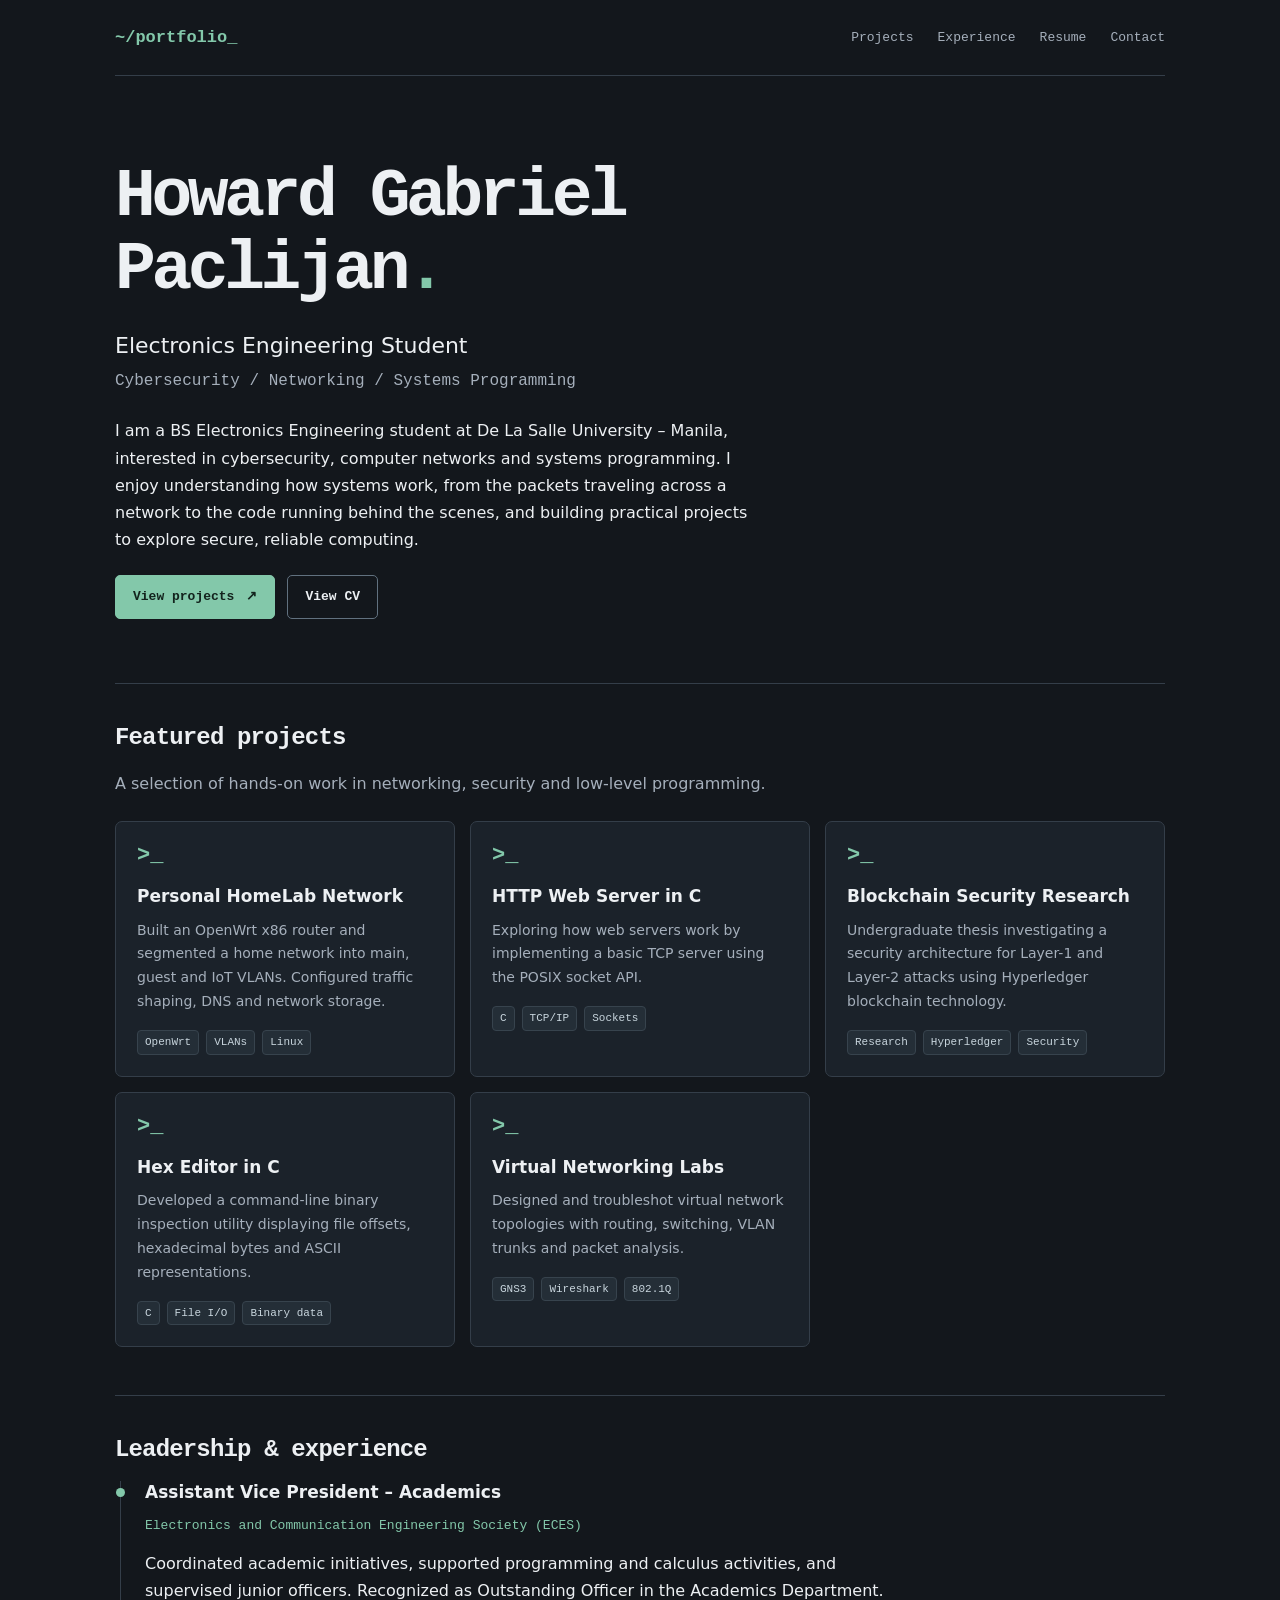
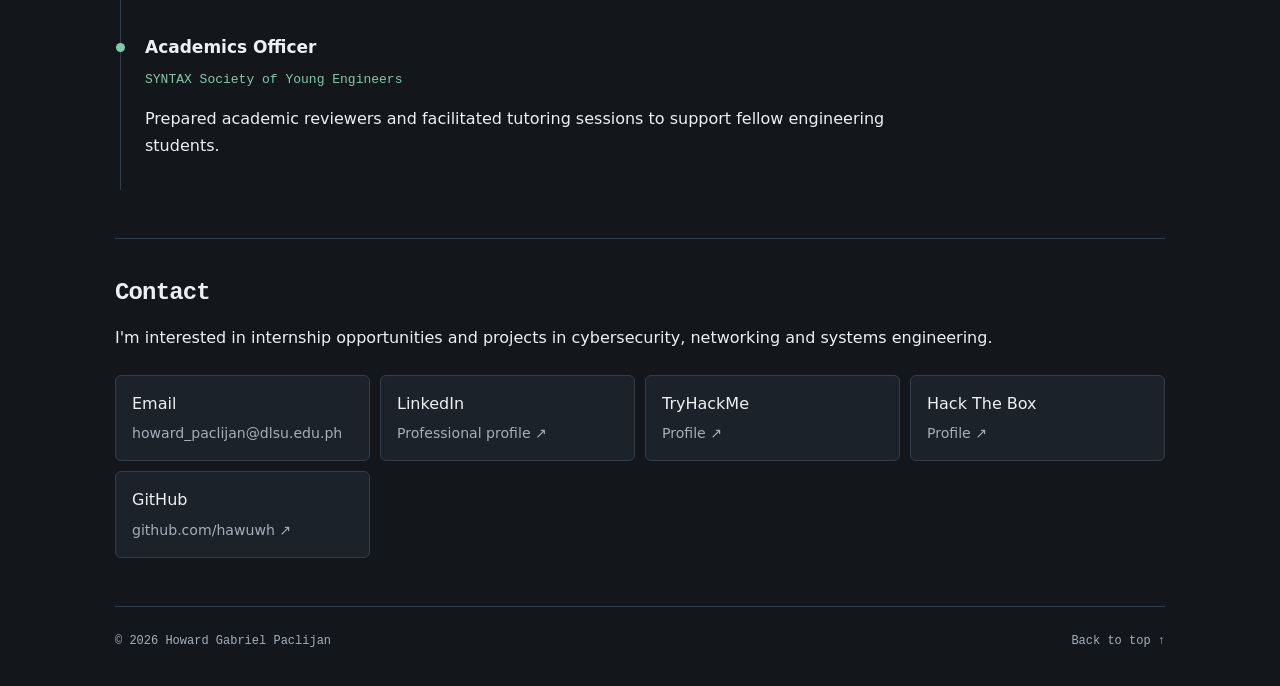
==== commit ceeda090: "updatesss" ====
--- a/index.html
+++ b/index.html
@@ -10,19 +10,17 @@
 </head>
 <body>
 <a class="skip" href="#main">Skip to content</a>
-<header class="wrap top"><a class="brand" href="#home">~/portfolio<span class="cursor">_</span></a><nav aria-label="Main navigation"><a href="#about">About</a><a href="#projects">Projects</a><a href="#experience">Experience</a><a href="resume.pdf">Resume</a><a href="#contact">Contact</a></nav></header>
+<header class="wrap top"><a class="brand" href="#home">~/portfolio<span class="cursor">_</span></a><nav aria-label="Main navigation"><a href="#projects">Projects</a><a href="#experience">Experience</a><a href="resume.pdf">Resume</a><a href="#contact">Contact</a></nav></header>
 <main id="main" class="wrap">
-<section class="hero" id="home"><p class="prompt">Hello, world. I'm</p><h1>Howard Gabriel<br>Paclijan<span class="accent">.</span></h1><p class="subtitle">Electronics Engineering Student</p><p class="muted mono">Cybersecurity / Networking / Systems Programming</p><p class="intro">I enjoy understanding how systems work, from the packets traveling across a network to the code running behind the scenes. I build practical projects to explore secure, reliable computing.</p><div class="actions"><a class="button primary" href="#projects">View projects <span aria-hidden="true">↗</span></a><a class="button" href="resume.pdf">View CV</a></div></section>
+<section class="hero" id="home"><h1>Howard Gabriel<br>Paclijan<span class="accent">.</span></h1><p class="subtitle">Electronics Engineering Student</p><p class="muted mono">Cybersecurity / Networking / Systems Programming</p><p class="intro">I am a BS Electronics Engineering student at De La Salle University – Manila, interested in cybersecurity, computer networks and systems programming. I enjoy understanding how systems work, from the packets traveling across a network to the code running behind the scenes, and building practical projects to explore secure, reliable computing.</p><div class="actions"><a class="button primary" href="#projects">View projects <span aria-hidden="true">↗</span></a><a class="button" href="resume.pdf">View CV</a></div></section>
 <section id="projects"><div class="section-head"><h2>Featured projects</h2></div><p class="muted">A selection of hands-on work in networking, security and low-level programming.</p><div class="cards">
 <article class="project"><span class="project-icon" aria-hidden="true">&gt;_</span><h3>Personal HomeLab Network</h3><p>Built an OpenWrt x86 router and segmented a home network into main, guest and IoT VLANs. Configured traffic shaping, DNS and network storage.</p><div class="tags"><span>OpenWrt</span><span>VLANs</span><span>Linux</span></div></article>
 <article class="project"><span class="project-icon" aria-hidden="true">&gt;_</span><h3>HTTP Web Server in C</h3><p>Exploring how web servers work by implementing a basic TCP server using the POSIX socket API.</p><div class="tags"><span>C</span><span>TCP/IP</span><span>Sockets</span></div></article>
 <article class="project"><span class="project-icon" aria-hidden="true">&gt;_</span><h3>Blockchain Security Research</h3><p>Undergraduate thesis investigating a security architecture for Layer-1 and Layer-2 attacks using Hyperledger blockchain technology.</p><div class="tags"><span>Research</span><span>Hyperledger</span><span>Security</span></div></article>
 <article class="project"><span class="project-icon" aria-hidden="true">&gt;_</span><h3>Hex Editor in C</h3><p>Developed a command-line binary inspection utility displaying file offsets, hexadecimal bytes and ASCII representations.</p><div class="tags"><span>C</span><span>File I/O</span><span>Binary data</span></div></article>
 <article class="project"><span class="project-icon" aria-hidden="true">&gt;_</span><h3>Virtual Networking Labs</h3><p>Designed and troubleshot virtual network topologies with routing, switching, VLAN trunks and packet analysis.</p><div class="tags"><span>GNS3</span><span>Wireshark</span><span>802.1Q</span></div></article>
-<article class="project"><span class="project-icon" aria-hidden="true">&gt;_</span><h3>Cybersecurity Practice</h3><p>Developing practical security skills through controlled lab environments and capture-the-flag exercises.</p><div class="tags"><span>TryHackMe</span><span>Linux</span><span>CTF</span></div></article>
 </div></section>
-<section id="about"><div class="section-head"><h2>About me</h2></div><p class="about-email"><a href="mailto:howard_paclijan@dlsu.edu.ph">howard_paclijan@dlsu.edu.ph</a></p><p>I am a BS Electronics Engineering student at De La Salle University – Manila, with an interest in cybersecurity, computer networks and systems programming. My goal is to develop the foundations needed to secure and understand real-world computing infrastructure.</p><div class="panel skills-panel"><h3>Technical skills</h3><div class="tags"><span>C</span><span>Linux</span><span>Shell scripting</span><span>OpenWrt</span><span>GNS3</span><span>Wireshark</span><span>TCP/IP</span><span>LaTeX</span></div><p class="muted small">Certifications: MATLAB Onramp, Signal Processing Onramp.</p></div></section>
 <section id="experience"><div class="section-head"><h2>Leadership &amp; experience</h2></div><div class="timeline"><article><h3>Assistant Vice President – Academics</h3><p class="accent mono small">Electronics and Communication Engineering Society (ECES)</p><p>Coordinated academic initiatives, supported programming and calculus activities, and supervised junior officers. Recognized as Outstanding Officer in the Academics Department.</p></article><article><h3>Academics Officer</h3><p class="accent mono small">SYNTAX Society of Young Engineers</p><p>Prepared academic reviewers and facilitated tutoring sessions to support fellow engineering students.</p></article></div></section>
-<section id="contact"><div class="section-head"><h2>Get in touch</h2></div><p>I'm interested in internship opportunities and projects in cybersecurity, networking and systems engineering.</p><a class="button primary" href="mailto:howard_paclijan@dlsu.edu.ph">Send an email ↗</a></section>
+<section id="contact"><div class="section-head"><h2>Contact</h2></div><p>I'm interested in internship opportunities and projects in cybersecurity, networking and systems engineering.</p><div class="contact-links"><a href="mailto:howard_paclijan@dlsu.edu.ph">Email <span>howard_paclijan@dlsu.edu.ph</span></a><a href="https://www.linkedin.com/in/YOUR-LINKEDIN-USERNAME/" target="_blank" rel="noopener noreferrer">LinkedIn <span>Professional profile ↗</span></a><a href="https://tryhackme.com/p/YOUR-TRYHACKME-USERNAME" target="_blank" rel="noopener noreferrer">TryHackMe <span>Profile ↗</span></a><a href="https://app.hackthebox.com/profile/YOUR-HACKTHEBOX-ID" target="_blank" rel="noopener noreferrer">Hack The Box <span>Profile ↗</span></a><a href="https://github.com/hawuwh" target="_blank" rel="noopener noreferrer">GitHub <span>github.com/hawuwh ↗</span></a></div></section>
 </main><footer class="wrap footer"><span>© 2026 Howard Gabriel Paclijan</span><a href="#home">Back to top ↑</a></footer>
 </body></html>
--- a/style.css
+++ b/style.css
@@ -1,3 +1,9 @@
 :root{color-scheme:dark;--bg:#13171c;--panel:#1b222a;--text:#edf0f3;--muted:#a5afbb;--accent:#83c8aa;--line:#343e49;--mono:ui-monospace,SFMono-Regular,Consolas,"Liberation Mono",monospace}*{box-sizing:border-box}html{scroll-behavior:smooth;scroll-padding-top:2rem}body{margin:0;background:var(--bg);color:var(--text);font:16px/1.7 system-ui,-apple-system,BlinkMacSystemFont,"Segoe UI",sans-serif}a{color:inherit;text-decoration:none}a:hover{color:var(--accent)}a:focus-visible,summary:focus-visible{outline:2px solid var(--accent);outline-offset:5px}.wrap{width:min(1050px,calc(100% - 48px));margin:auto}.top{display:flex;align-items:center;justify-content:space-between;gap:24px;padding:28px 0;border-bottom:1px solid var(--line)}.brand{font:bold 17px var(--mono);color:var(--accent)}nav{display:flex;flex-wrap:wrap;gap:24px;font:13px var(--mono);color:var(--muted)}.hero{padding:84px 0 64px}.prompt,.mono,.tags,.button,.footer{font-family:var(--mono)}.prompt,.accent{color:var(--accent)}.prompt{margin:0 0 14px}h1,h2,h3,p{margin-top:0}h1{font:700 clamp(40px,7vw,68px)/1.08 var(--mono);letter-spacing:-.065em;margin-bottom:20px}h2{font:700 24px/1.3 var(--mono);letter-spacing:-.035em;margin:0}h3{font-size:17px;line-height:1.4;margin-bottom:10px}.subtitle{font-size:22px;margin-bottom:4px}.muted{color:var(--muted)}.intro{max-width:650px;margin:22px 0}.actions{display:flex;gap:12px;flex-wrap:wrap}.button{display:inline-flex;align-items:center;justify-content:center;gap:12px;padding:10px 17px;border:1px solid #61717f;border-radius:5px;font-size:13px;font-weight:600}.button:hover{border-color:var(--accent)}.primary{background:var(--accent);color:#13231d;border-color:var(--accent)}.primary:hover{background:#a2dec3;color:#13231d}main>section:not(.hero){padding:38px 0 48px;border-top:1px solid var(--line)}.section-head{display:flex;align-items:baseline;margin-bottom:16px}.index{font-size:13px}.cards{display:grid;grid-template-columns:repeat(3,minmax(0,1fr));gap:15px;margin-top:24px}.project,.panel{background:var(--panel);border:1px solid var(--line);padding:21px;border-radius:7px}.project{display:flex;flex-direction:column;transition:border-color .2s}.project:hover{border-color:var(--accent)}.project-icon{font:700 22px var(--mono);color:var(--accent);margin-bottom:17px}.project p{font-size:14px;color:var(--muted);margin-bottom:16px}.tags{display:flex;flex-wrap:wrap;gap:7px;font-size:11px}.tags span{background:#242e37;border:1px solid #37434d;border-radius:4px;padding:2px 7px;color:#c8d5dd}.skills-panel{margin-top:22px}.split{display:grid;grid-template-columns:1fr 1fr;gap:15px;margin-top:24px}.panel p:last-child{margin-bottom:0}.small{font-size:13px}.panel .small{margin-top:16px}.timeline{border-left:1px solid var(--line);margin-left:5px;padding-left:24px}.timeline article{position:relative;padding-bottom:15px}.timeline article::before{content:"";position:absolute;left:-29px;top:7px;width:9px;height:9px;border-radius:50%;background:var(--accent)}.timeline article p{max-width:770px}.resume{display:flex;align-items:center;justify-content:space-between;gap:20px}.footer{padding:24px 0 35px;border-top:1px solid var(--line);display:flex;justify-content:space-between;gap:15px;color:var(--muted);font-size:12px}.skip{position:absolute;left:10px;top:-100px;background:var(--accent);color:var(--bg);padding:8px}.skip:focus{top:10px}.resume-page{max-width:760px;padding:45px 0}.resume-page section{margin:25px 0}.resume-page h1{font-size:40px}.resume-page h2{font-size:20px;margin-bottom:14px}@media(max-width:800px){.cards{grid-template-columns:repeat(2,minmax(0,1fr))}.top{align-items:flex-start;flex-direction:column;gap:16px}.hero{padding:60px 0 45px}}@media(max-width:520px){.wrap{width:calc(100% - 32px)}nav{gap:14px;font-size:12px}.cards,.split{grid-template-columns:1fr}.resume,.footer{align-items:flex-start;flex-direction:column}.hero{padding-top:48px}.subtitle{font-size:19px}}@media(prefers-reduced-motion:reduce){html{scroll-behavior:auto}*{transition:none!important}}@media print{body{background:white;color:black}.top,.footer,.actions,.skip{display:none}.muted,.accent{color:#333}.wrap{width:100%}.resume-page{padding:0}}
 
 .about-email{font:13px var(--mono);margin:-4px 0 16px}.about-email a{color:var(--accent);text-decoration:underline;text-decoration-color:#526f64;text-underline-offset:4px}.about-email a:hover{color:var(--text)}
+
+/* Contact links */
+.contact-links{display:grid;grid-template-columns:repeat(auto-fit,minmax(220px,1fr));gap:10px;margin-top:24px}
+.contact-links a{display:flex;flex-direction:column;gap:5px;padding:14px 16px;border:1px solid var(--line,#343e49);border-radius:6px;color:var(--text,#edf0f3);text-decoration:none;background:var(--panel,#1b222a)}
+.contact-links a:hover{border-color:var(--accent,#83c8aa)}
+.contact-links a span{font-size:.88rem;color:var(--muted,#a5afbb);overflow-wrap:anywhere}
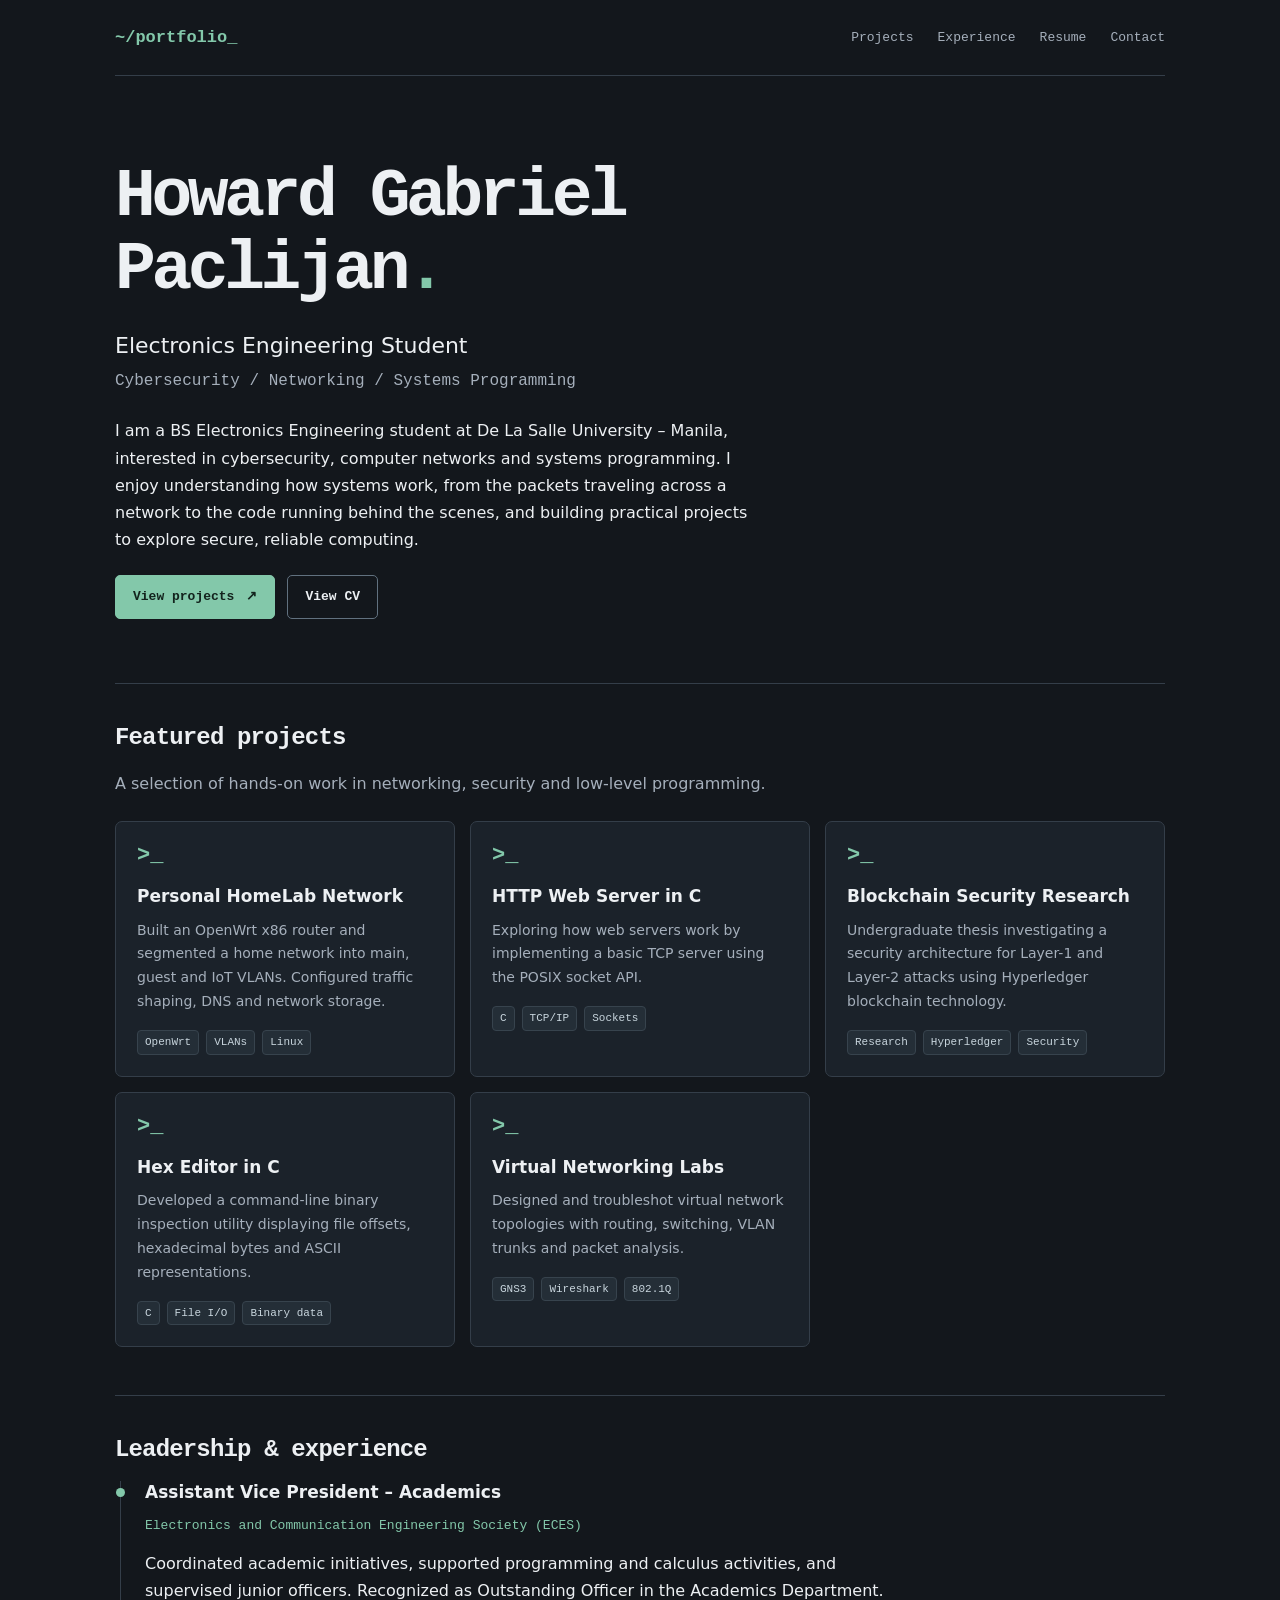
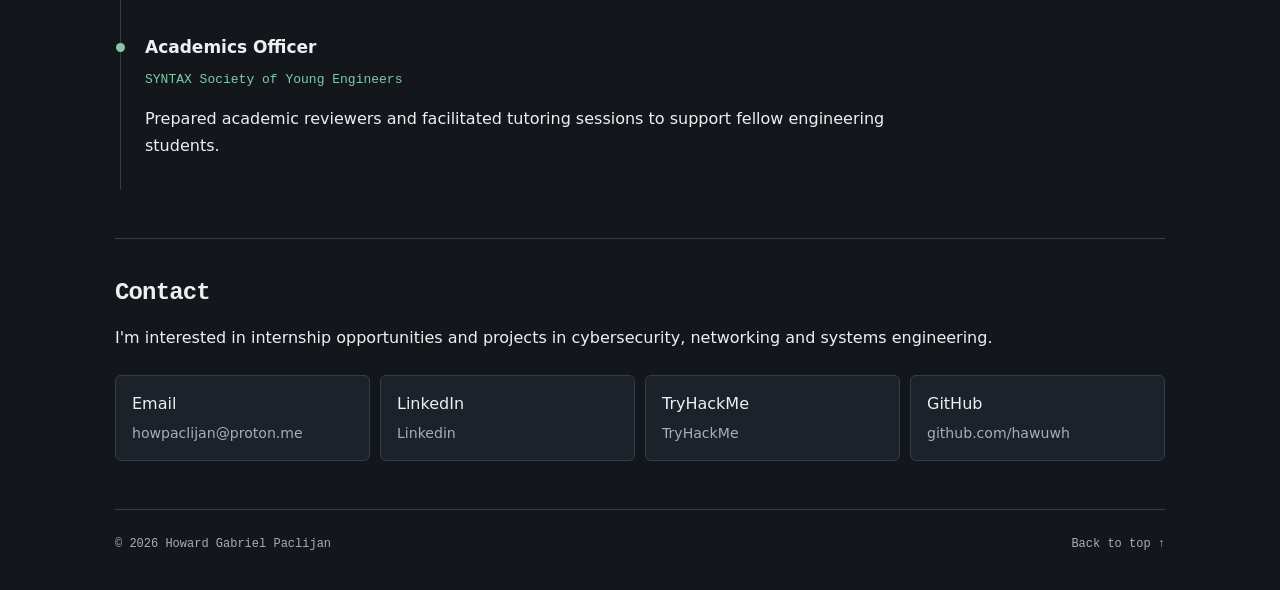
==== commit d1949a1d: "updated contacts" ====
--- a/index.html
+++ b/index.html
@@ -1,26 +1,283 @@
-<!doctype html>
+
+
+<!DOCTYPE html>
 <html lang="en">
+
 <head>
-<meta charset="utf-8">
-<meta name="viewport" content="width=device-width, initial-scale=1">
-<meta name="description" content="Electronics engineering student exploring cybersecurity, networking, and systems programming.">
-<meta name="theme-color" content="#13171c">
-<title>Howard Gabriel Paclijan | Portfolio</title>
-<link rel="stylesheet" href="style.css">
+    <meta charset="utf-8">
+    <meta name="viewport" content="width=device-width, initial-scale=1">
+    <meta name="description" content="Electronics engineering student exploring cybersecurity, networking, and systems programming.">
+    <meta name="theme-color" content="#13171c">
+
+    <title>Howard Gabriel Paclijan | Portfolio</title>
+
+    <link rel="stylesheet" href="style.css">
 </head>
+
 <body>
-<a class="skip" href="#main">Skip to content</a>
-<header class="wrap top"><a class="brand" href="#home">~/portfolio<span class="cursor">_</span></a><nav aria-label="Main navigation"><a href="#projects">Projects</a><a href="#experience">Experience</a><a href="resume.pdf">Resume</a><a href="#contact">Contact</a></nav></header>
-<main id="main" class="wrap">
-<section class="hero" id="home"><h1>Howard Gabriel<br>Paclijan<span class="accent">.</span></h1><p class="subtitle">Electronics Engineering Student</p><p class="muted mono">Cybersecurity / Networking / Systems Programming</p><p class="intro">I am a BS Electronics Engineering student at De La Salle University – Manila, interested in cybersecurity, computer networks and systems programming. I enjoy understanding how systems work, from the packets traveling across a network to the code running behind the scenes, and building practical projects to explore secure, reliable computing.</p><div class="actions"><a class="button primary" href="#projects">View projects <span aria-hidden="true">↗</span></a><a class="button" href="resume.pdf">View CV</a></div></section>
-<section id="projects"><div class="section-head"><h2>Featured projects</h2></div><p class="muted">A selection of hands-on work in networking, security and low-level programming.</p><div class="cards">
-<article class="project"><span class="project-icon" aria-hidden="true">&gt;_</span><h3>Personal HomeLab Network</h3><p>Built an OpenWrt x86 router and segmented a home network into main, guest and IoT VLANs. Configured traffic shaping, DNS and network storage.</p><div class="tags"><span>OpenWrt</span><span>VLANs</span><span>Linux</span></div></article>
-<article class="project"><span class="project-icon" aria-hidden="true">&gt;_</span><h3>HTTP Web Server in C</h3><p>Exploring how web servers work by implementing a basic TCP server using the POSIX socket API.</p><div class="tags"><span>C</span><span>TCP/IP</span><span>Sockets</span></div></article>
-<article class="project"><span class="project-icon" aria-hidden="true">&gt;_</span><h3>Blockchain Security Research</h3><p>Undergraduate thesis investigating a security architecture for Layer-1 and Layer-2 attacks using Hyperledger blockchain technology.</p><div class="tags"><span>Research</span><span>Hyperledger</span><span>Security</span></div></article>
-<article class="project"><span class="project-icon" aria-hidden="true">&gt;_</span><h3>Hex Editor in C</h3><p>Developed a command-line binary inspection utility displaying file offsets, hexadecimal bytes and ASCII representations.</p><div class="tags"><span>C</span><span>File I/O</span><span>Binary data</span></div></article>
-<article class="project"><span class="project-icon" aria-hidden="true">&gt;_</span><h3>Virtual Networking Labs</h3><p>Designed and troubleshot virtual network topologies with routing, switching, VLAN trunks and packet analysis.</p><div class="tags"><span>GNS3</span><span>Wireshark</span><span>802.1Q</span></div></article>
-</div></section>
-<section id="experience"><div class="section-head"><h2>Leadership &amp; experience</h2></div><div class="timeline"><article><h3>Assistant Vice President – Academics</h3><p class="accent mono small">Electronics and Communication Engineering Society (ECES)</p><p>Coordinated academic initiatives, supported programming and calculus activities, and supervised junior officers. Recognized as Outstanding Officer in the Academics Department.</p></article><article><h3>Academics Officer</h3><p class="accent mono small">SYNTAX Society of Young Engineers</p><p>Prepared academic reviewers and facilitated tutoring sessions to support fellow engineering students.</p></article></div></section>
-<section id="contact"><div class="section-head"><h2>Contact</h2></div><p>I'm interested in internship opportunities and projects in cybersecurity, networking and systems engineering.</p><div class="contact-links"><a href="mailto:howard_paclijan@dlsu.edu.ph">Email <span>howard_paclijan@dlsu.edu.ph</span></a><a href="https://www.linkedin.com/in/YOUR-LINKEDIN-USERNAME/" target="_blank" rel="noopener noreferrer">LinkedIn <span>Professional profile ↗</span></a><a href="https://tryhackme.com/p/YOUR-TRYHACKME-USERNAME" target="_blank" rel="noopener noreferrer">TryHackMe <span>Profile ↗</span></a><a href="https://app.hackthebox.com/profile/YOUR-HACKTHEBOX-ID" target="_blank" rel="noopener noreferrer">Hack The Box <span>Profile ↗</span></a><a href="https://github.com/hawuwh" target="_blank" rel="noopener noreferrer">GitHub <span>github.com/hawuwh ↗</span></a></div></section>
-</main><footer class="wrap footer"><span>© 2026 Howard Gabriel Paclijan</span><a href="#home">Back to top ↑</a></footer>
-</body></html>
+
+    <a class="skip" href="#main">Skip to content</a>
+
+    <!-- Navigation -->
+    <header class="wrap top">
+        <a class="brand" href="#home">
+            ~/portfolio<span class="cursor">_</span>
+        </a>
+
+        <nav aria-label="Main navigation">
+            <a href="#projects">Projects</a>
+            <a href="#experience">Experience</a>
+            <a href="resume.pdf">Resume</a>
+            <a href="#contact">Contact</a>
+        </nav>
+    </header>
+
+    <main id="main" class="wrap">
+
+        <!-- Introduction -->
+        <section class="hero" id="home">
+            <h1>
+                Howard Gabriel<br>
+                Paclijan<span class="accent">.</span>
+            </h1>
+
+            <p class="subtitle">
+                Electronics Engineering Student
+            </p>
+
+            <p class="muted mono">
+                Cybersecurity / Networking / Systems Programming
+            </p>
+
+            <p class="intro">
+                I am a BS Electronics Engineering student at De La Salle
+                University – Manila, interested in cybersecurity, computer
+                networks and systems programming. I enjoy understanding how
+                systems work, from the packets traveling across a network to
+                the code running behind the scenes, and building practical
+                projects to explore secure, reliable computing.
+            </p>
+
+            <div class="actions">
+                <a class="button primary" href="#projects">
+                    View projects <span aria-hidden="true">↗</span>
+                </a>
+
+                <a class="button" href="resume.pdf">View CV</a>
+            </div>
+        </section>
+
+
+        <!-- Featured Projects -->
+        <section id="projects">
+            <div class="section-head">
+                <h2>Featured projects</h2>
+            </div>
+
+            <p class="muted">
+                A selection of hands-on work in networking, security
+                and low-level programming.
+            </p>
+
+            <div class="cards">
+
+                <!-- Project: HomeLab -->
+                <article class="project">
+                    <span class="project-icon" aria-hidden="true">&gt;_</span>
+
+                    <h3>Personal HomeLab Network</h3>
+
+                    <p>
+                        Built an OpenWrt x86 router and segmented a home
+                        network into main, guest and IoT VLANs. Configured
+                        traffic shaping, DNS and network storage.
+                    </p>
+
+                    <div class="tags">
+                        <span>OpenWrt</span>
+                        <span>VLANs</span>
+                        <span>Linux</span>
+                    </div>
+                </article>
+
+                <!-- Project: HTTP Web Server -->
+                <article class="project">
+                    <span class="project-icon" aria-hidden="true">&gt;_</span>
+
+                    <h3>HTTP Web Server in C</h3>
+
+                    <p>
+                        Exploring how web servers work by implementing
+                        a basic TCP server using the POSIX socket API.
+                    </p>
+
+                    <div class="tags">
+                        <span>C</span>
+                        <span>TCP/IP</span>
+                        <span>Sockets</span>
+                    </div>
+                </article>
+
+                <!-- Project: Undergraduate Thesis -->
+                <article class="project">
+                    <span class="project-icon" aria-hidden="true">&gt;_</span>
+
+                    <h3>Blockchain Security Research</h3>
+
+                    <p>
+                        Undergraduate thesis investigating a security
+                        architecture for Layer-1 and Layer-2 attacks
+                        using Hyperledger blockchain technology.
+                    </p>
+
+                    <div class="tags">
+                        <span>Research</span>
+                        <span>Hyperledger</span>
+                        <span>Security</span>
+                    </div>
+                </article>
+
+                <!-- Project: Hex Editor -->
+                <article class="project">
+                    <span class="project-icon" aria-hidden="true">&gt;_</span>
+
+                    <h3>Hex Editor in C</h3>
+
+                    <p>
+                        Developed a command-line binary inspection utility
+                        displaying file offsets, hexadecimal bytes and
+                        ASCII representations.
+                    </p>
+
+                    <div class="tags">
+                        <span>C</span>
+                        <span>File I/O</span>
+                        <span>Binary data</span>
+                    </div>
+                </article>
+
+                <!-- Project: Virtual Networking -->
+                <article class="project">
+                    <span class="project-icon" aria-hidden="true">&gt;_</span>
+
+                    <h3>Virtual Networking Labs</h3>
+
+                    <p>
+                        Designed and troubleshot virtual network
+                        topologies with routing, switching, VLAN trunks
+                        and packet analysis.
+                    </p>
+
+                    <div class="tags">
+                        <span>GNS3</span>
+                        <span>Wireshark</span>
+                        <span>802.1Q</span>
+                    </div>
+                </article>
+
+            </div>
+        </section>
+
+
+        <!-- Leadership and Experience -->
+        <section id="experience">
+            <div class="section-head">
+                <h2>Leadership &amp; experience</h2>
+            </div>
+
+            <div class="timeline">
+
+                <!-- ECES -->
+                <article>
+                    <h3>Assistant Vice President – Academics</h3>
+
+                    <p class="accent mono small">
+                        Electronics and Communication Engineering Society (ECES)
+                    </p>
+
+                    <p>
+                        Coordinated academic initiatives, supported
+                        programming and calculus activities, and supervised
+                        junior officers. Recognized as Outstanding Officer
+                        in the Academics Department.
+                    </p>
+                </article>
+
+                <!-- SYNTAX -->
+                <article>
+                    <h3>Academics Officer</h3>
+
+                    <p class="accent mono small">
+                        SYNTAX Society of Young Engineers
+                    </p>
+
+                    <p>
+                        Prepared academic reviewers and facilitated
+                        tutoring sessions to support fellow engineering
+                        students.
+                    </p>
+                </article>
+
+            </div>
+        </section>
+
+
+        <!-- Contact Information -->
+        <section id="contact">
+            <div class="section-head">
+                <h2>Contact</h2>
+            </div>
+
+            <p>
+                I'm interested in internship opportunities and projects
+                in cybersecurity, networking and systems engineering.
+            </p>
+
+            <div class="contact-links">
+
+                <!-- Email -->
+                <a href="mailto:howpaclijan@proton.me">
+                    Email
+                    <span>howpaclijan@proton.me</span>
+                </a>
+
+                <!-- LinkedIn -->
+                <a href="https://www.linkedin.com/in/howardpaclijan/"
+                   target="_blank"
+                   rel="noopener noreferrer">
+                    LinkedIn
+                    <span>Linkedin</span>
+                </a>
+
+                <!-- TryHackMe -->
+                <a href="https://tryhackme.com/p/YOUR-TRYHACKME-USERNAME"
+                   target="_blank"
+                   rel="noopener noreferrer">
+                    TryHackMe
+                    <span>TryHackMe</span>
+                </a>
+
+                <!-- GitHub -->
+                <a href="https://github.com/hawuwh"
+                   target="_blank"
+                   rel="noopener noreferrer">
+                    GitHub
+                    <span>github.com/hawuwh</span>
+                </a>
+
+            </div>
+        </section>
+
+    </main>
+
+
+    <!-- Footer -->
+    <footer class="wrap footer">
+        <span>© 2026 Howard Gabriel Paclijan</span>
+        <a href="#home">Back to top ↑</a>
+    </footer>
+
+</body>
+
+</html>
+
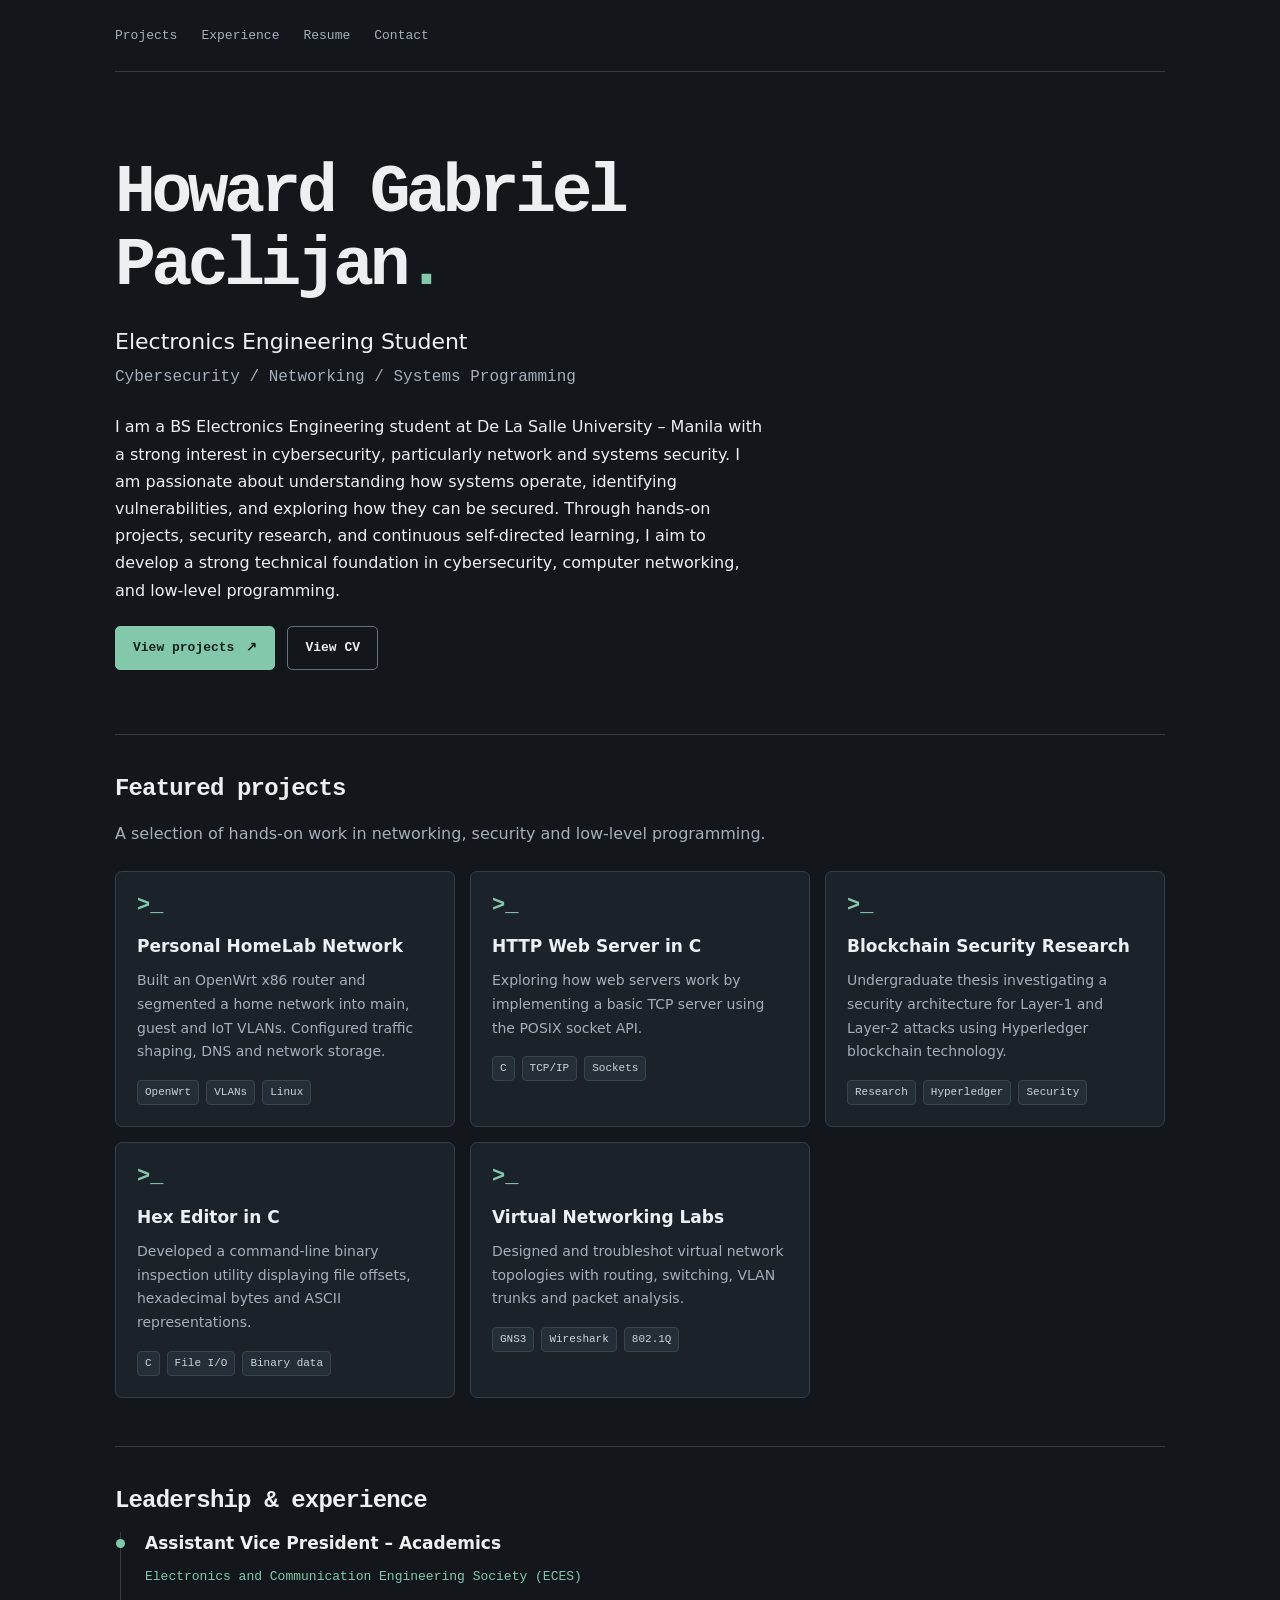
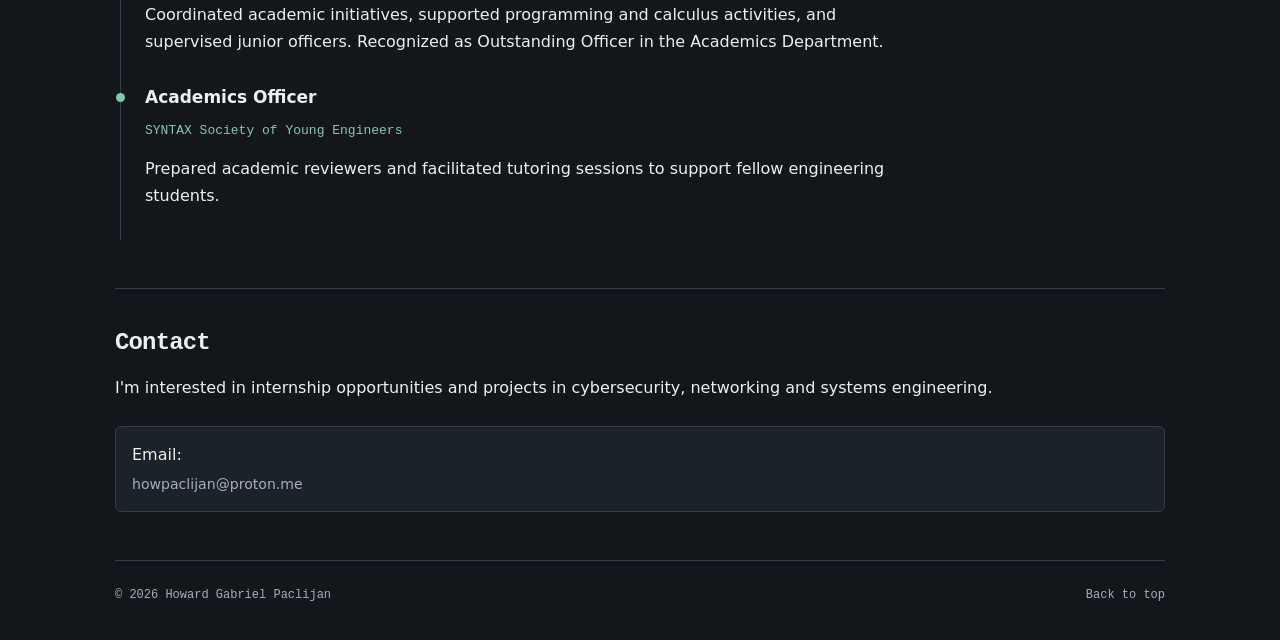
==== commit 8fa48006: "updated contacts" ====
--- a/index.html
+++ b/index.html
@@ -20,10 +20,6 @@
 
     <!-- Navigation -->
     <header class="wrap top">
-        <a class="brand" href="#home">
-            ~/portfolio<span class="cursor">_</span>
-        </a>
-
         <nav aria-label="Main navigation">
             <a href="#projects">Projects</a>
             <a href="#experience">Experience</a>
@@ -50,12 +46,14 @@
             </p>
 
             <p class="intro">
-                I am a BS Electronics Engineering student at De La Salle
-                University – Manila, interested in cybersecurity, computer
-                networks and systems programming. I enjoy understanding how
-                systems work, from the packets traveling across a network to
-                the code running behind the scenes, and building practical
-                projects to explore secure, reliable computing.
+               I am a BS Electronics Engineering student at De La Salle
+               University – Manila with a strong interest in cybersecurity,
+               particularly network and systems security. I am passionate about
+               understanding how systems operate, identifying vulnerabilities,
+               and exploring how they can be secured. Through hands-on
+               projects, security research, and continuous self-directed
+               learning, I aim to develop a strong technical foundation in
+               cybersecurity, computer networking, and low-level programming.
             </p>
 
             <div class="actions">
@@ -237,34 +235,9 @@
 
                 <!-- Email -->
                 <a href="mailto:howpaclijan@proton.me">
-                    Email
+                    Email:
                     <span>howpaclijan@proton.me</span>
                 </a>
-
-                <!-- LinkedIn -->
-                <a href="https://www.linkedin.com/in/howardpaclijan/"
-                   target="_blank"
-                   rel="noopener noreferrer">
-                    LinkedIn
-                    <span>Linkedin</span>
-                </a>
-
-                <!-- TryHackMe -->
-                <a href="https://tryhackme.com/p/YOUR-TRYHACKME-USERNAME"
-                   target="_blank"
-                   rel="noopener noreferrer">
-                    TryHackMe
-                    <span>TryHackMe</span>
-                </a>
-
-                <!-- GitHub -->
-                <a href="https://github.com/hawuwh"
-                   target="_blank"
-                   rel="noopener noreferrer">
-                    GitHub
-                    <span>github.com/hawuwh</span>
-                </a>
-
             </div>
         </section>
 
@@ -274,7 +247,7 @@
     <!-- Footer -->
     <footer class="wrap footer">
         <span>© 2026 Howard Gabriel Paclijan</span>
-        <a href="#home">Back to top ↑</a>
+        <a href="#home">Back to top</a>
     </footer>
 
 </body>
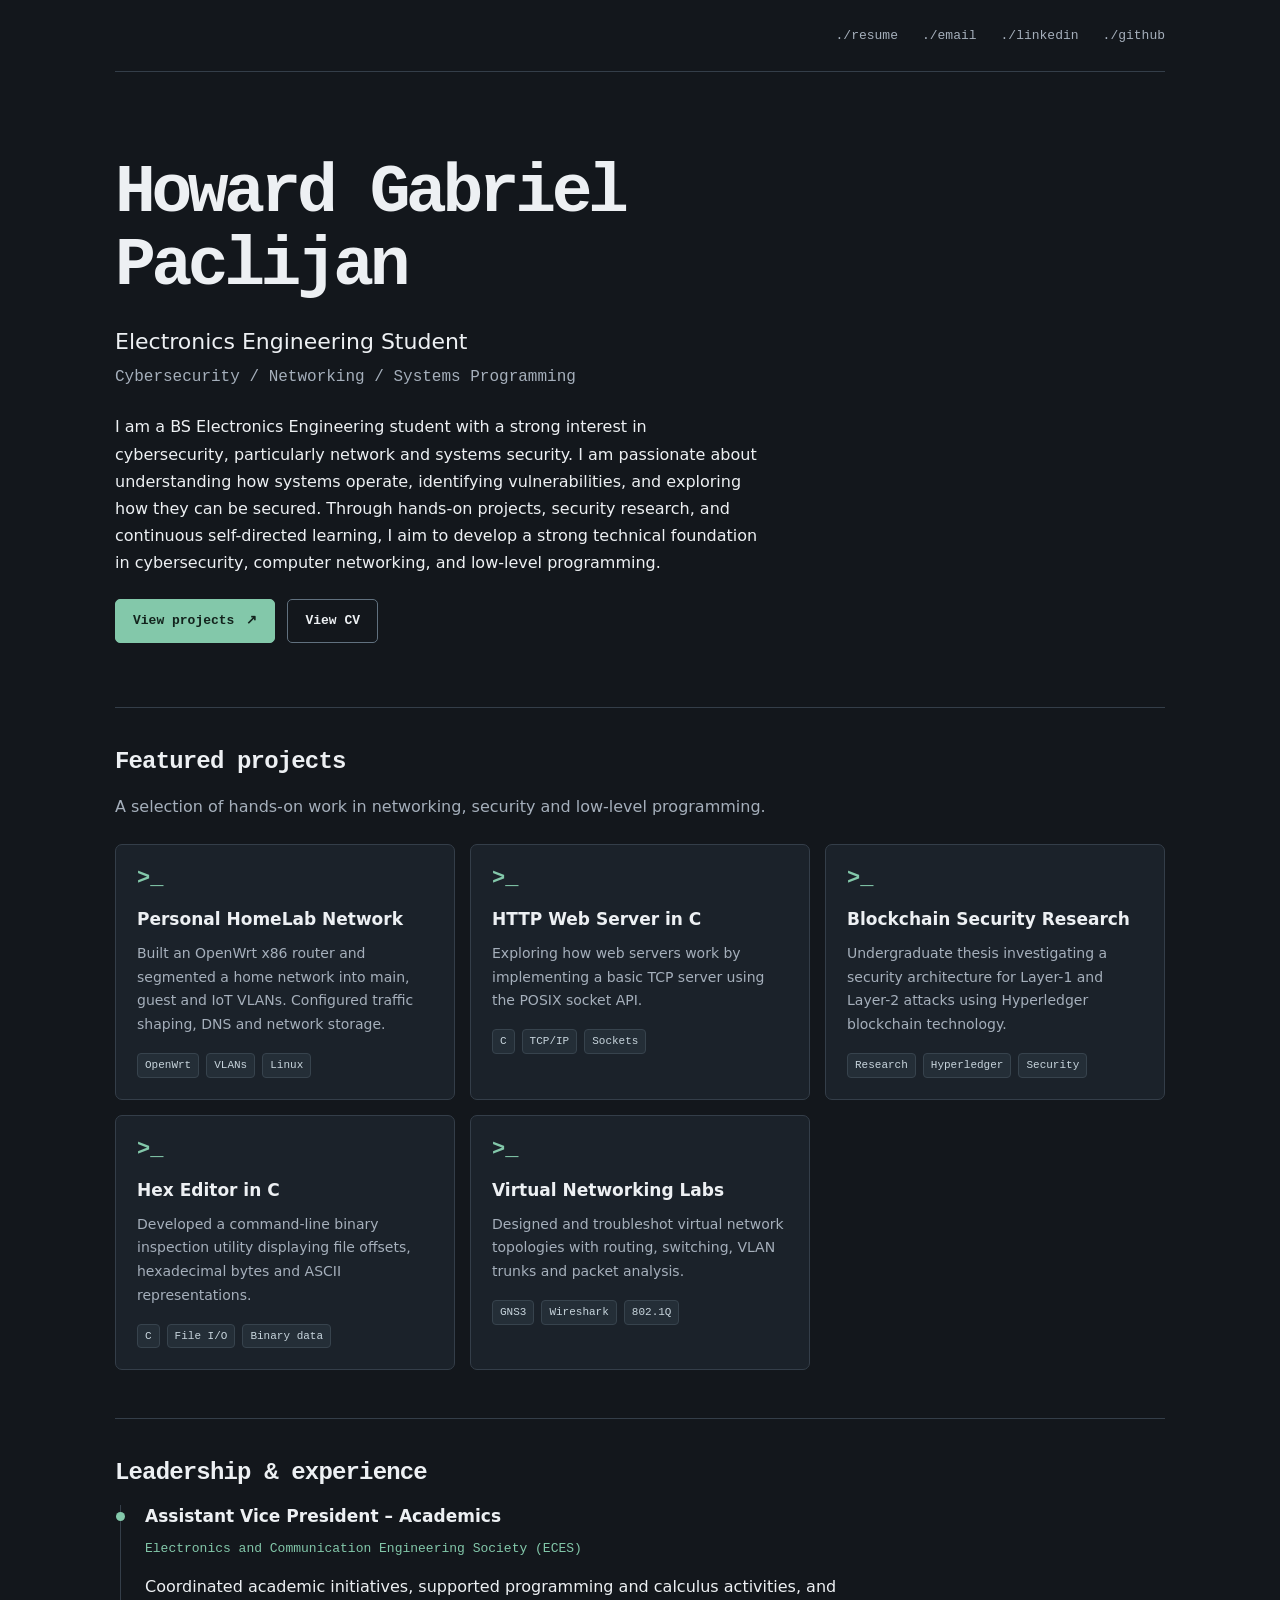
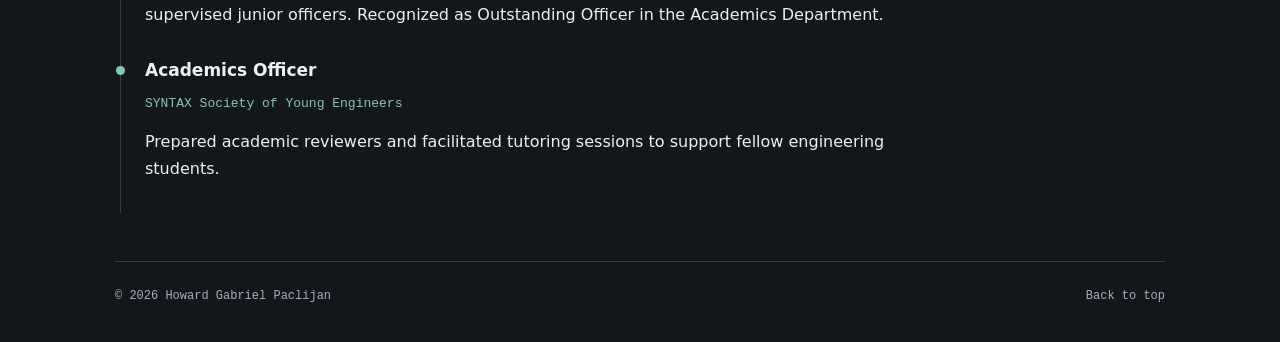
==== commit ecaae38a: "updates2" ====
--- a/index.html
+++ b/index.html
@@ -21,10 +21,10 @@
     <!-- Navigation -->
     <header class="wrap top">
         <nav aria-label="Main navigation">
-            <a href="#projects">Projects</a>
-            <a href="#experience">Experience</a>
-            <a href="resume.pdf">Resume</a>
-            <a href="#contact">Contact</a>
+            <a href="resume.pdf">./resume</a>
+            <a href="mailto:howpaclijan@proton.me">./email</a>
+            <a href="https://linkedin.com/in/howardpaclijan">./linkedin</a>
+            <a href="https://github.com/hawuwh">./github</a>
         </nav>
     </header>
 
@@ -34,7 +34,7 @@
         <section class="hero" id="home">
             <h1>
                 Howard Gabriel<br>
-                Paclijan<span class="accent">.</span>
+                Paclijan
             </h1>
 
             <p class="subtitle">
@@ -46,8 +46,8 @@
             </p>
 
             <p class="intro">
-               I am a BS Electronics Engineering student at De La Salle
-               University – Manila with a strong interest in cybersecurity,
+               I am a BS Electronics Engineering student  
+               with a strong interest in cybersecurity,
                particularly network and systems security. I am passionate about
                understanding how systems operate, identifying vulnerabilities,
                and exploring how they can be secured. Through hands-on
@@ -219,28 +219,6 @@
             </div>
         </section>
 
-
-        <!-- Contact Information -->
-        <section id="contact">
-            <div class="section-head">
-                <h2>Contact</h2>
-            </div>
-
-            <p>
-                I'm interested in internship opportunities and projects
-                in cybersecurity, networking and systems engineering.
-            </p>
-
-            <div class="contact-links">
-
-                <!-- Email -->
-                <a href="mailto:howpaclijan@proton.me">
-                    Email:
-                    <span>howpaclijan@proton.me</span>
-                </a>
-            </div>
-        </section>
-
     </main>
 
 
--- a/style.css
+++ b/style.css
@@ -1,9 +1,564 @@
-:root{color-scheme:dark;--bg:#13171c;--panel:#1b222a;--text:#edf0f3;--muted:#a5afbb;--accent:#83c8aa;--line:#343e49;--mono:ui-monospace,SFMono-Regular,Consolas,"Liberation Mono",monospace}*{box-sizing:border-box}html{scroll-behavior:smooth;scroll-padding-top:2rem}body{margin:0;background:var(--bg);color:var(--text);font:16px/1.7 system-ui,-apple-system,BlinkMacSystemFont,"Segoe UI",sans-serif}a{color:inherit;text-decoration:none}a:hover{color:var(--accent)}a:focus-visible,summary:focus-visible{outline:2px solid var(--accent);outline-offset:5px}.wrap{width:min(1050px,calc(100% - 48px));margin:auto}.top{display:flex;align-items:center;justify-content:space-between;gap:24px;padding:28px 0;border-bottom:1px solid var(--line)}.brand{font:bold 17px var(--mono);color:var(--accent)}nav{display:flex;flex-wrap:wrap;gap:24px;font:13px var(--mono);color:var(--muted)}.hero{padding:84px 0 64px}.prompt,.mono,.tags,.button,.footer{font-family:var(--mono)}.prompt,.accent{color:var(--accent)}.prompt{margin:0 0 14px}h1,h2,h3,p{margin-top:0}h1{font:700 clamp(40px,7vw,68px)/1.08 var(--mono);letter-spacing:-.065em;margin-bottom:20px}h2{font:700 24px/1.3 var(--mono);letter-spacing:-.035em;margin:0}h3{font-size:17px;line-height:1.4;margin-bottom:10px}.subtitle{font-size:22px;margin-bottom:4px}.muted{color:var(--muted)}.intro{max-width:650px;margin:22px 0}.actions{display:flex;gap:12px;flex-wrap:wrap}.button{display:inline-flex;align-items:center;justify-content:center;gap:12px;padding:10px 17px;border:1px solid #61717f;border-radius:5px;font-size:13px;font-weight:600}.button:hover{border-color:var(--accent)}.primary{background:var(--accent);color:#13231d;border-color:var(--accent)}.primary:hover{background:#a2dec3;color:#13231d}main>section:not(.hero){padding:38px 0 48px;border-top:1px solid var(--line)}.section-head{display:flex;align-items:baseline;margin-bottom:16px}.index{font-size:13px}.cards{display:grid;grid-template-columns:repeat(3,minmax(0,1fr));gap:15px;margin-top:24px}.project,.panel{background:var(--panel);border:1px solid var(--line);padding:21px;border-radius:7px}.project{display:flex;flex-direction:column;transition:border-color .2s}.project:hover{border-color:var(--accent)}.project-icon{font:700 22px var(--mono);color:var(--accent);margin-bottom:17px}.project p{font-size:14px;color:var(--muted);margin-bottom:16px}.tags{display:flex;flex-wrap:wrap;gap:7px;font-size:11px}.tags span{background:#242e37;border:1px solid #37434d;border-radius:4px;padding:2px 7px;color:#c8d5dd}.skills-panel{margin-top:22px}.split{display:grid;grid-template-columns:1fr 1fr;gap:15px;margin-top:24px}.panel p:last-child{margin-bottom:0}.small{font-size:13px}.panel .small{margin-top:16px}.timeline{border-left:1px solid var(--line);margin-left:5px;padding-left:24px}.timeline article{position:relative;padding-bottom:15px}.timeline article::before{content:"";position:absolute;left:-29px;top:7px;width:9px;height:9px;border-radius:50%;background:var(--accent)}.timeline article p{max-width:770px}.resume{display:flex;align-items:center;justify-content:space-between;gap:20px}.footer{padding:24px 0 35px;border-top:1px solid var(--line);display:flex;justify-content:space-between;gap:15px;color:var(--muted);font-size:12px}.skip{position:absolute;left:10px;top:-100px;background:var(--accent);color:var(--bg);padding:8px}.skip:focus{top:10px}.resume-page{max-width:760px;padding:45px 0}.resume-page section{margin:25px 0}.resume-page h1{font-size:40px}.resume-page h2{font-size:20px;margin-bottom:14px}@media(max-width:800px){.cards{grid-template-columns:repeat(2,minmax(0,1fr))}.top{align-items:flex-start;flex-direction:column;gap:16px}.hero{padding:60px 0 45px}}@media(max-width:520px){.wrap{width:calc(100% - 32px)}nav{gap:14px;font-size:12px}.cards,.split{grid-template-columns:1fr}.resume,.footer{align-items:flex-start;flex-direction:column}.hero{padding-top:48px}.subtitle{font-size:19px}}@media(prefers-reduced-motion:reduce){html{scroll-behavior:auto}*{transition:none!important}}@media print{body{background:white;color:black}.top,.footer,.actions,.skip{display:none}.muted,.accent{color:#333}.wrap{width:100%}.resume-page{padding:0}}
-
-.about-email{font:13px var(--mono);margin:-4px 0 16px}.about-email a{color:var(--accent);text-decoration:underline;text-decoration-color:#526f64;text-underline-offset:4px}.about-email a:hover{color:var(--text)}
-
-/* Contact links */
-.contact-links{display:grid;grid-template-columns:repeat(auto-fit,minmax(220px,1fr));gap:10px;margin-top:24px}
-.contact-links a{display:flex;flex-direction:column;gap:5px;padding:14px 16px;border:1px solid var(--line,#343e49);border-radius:6px;color:var(--text,#edf0f3);text-decoration:none;background:var(--panel,#1b222a)}
-.contact-links a:hover{border-color:var(--accent,#83c8aa)}
-.contact-links a span{font-size:.88rem;color:var(--muted,#a5afbb);overflow-wrap:anywhere}
+
+
+/* ==================================================
+   Global Variables
+   ================================================== */
+
+:root {
+    color-scheme: dark;
+
+    --bg: #13171c;
+    --panel: #1b222a;
+    --text: #edf0f3;
+    --muted: #a5afbb;
+    --accent: #83c8aa;
+    --line: #343e49;
+
+    --mono: ui-monospace, SFMono-Regular, Consolas,
+            "Liberation Mono", monospace;
+}
+
+
+/* ==================================================
+   Global Styles
+   ================================================== */
+
+* {
+    box-sizing: border-box;
+}
+
+html {
+    scroll-behavior: smooth;
+    scroll-padding-top: 2rem;
+}
+
+body {
+    margin: 0;
+    background: var(--bg);
+    color: var(--text);
+    font: 16px/1.7 system-ui, -apple-system, BlinkMacSystemFont,
+          "Segoe UI", sans-serif;
+}
+
+a {
+    color: inherit;
+    text-decoration: none;
+}
+
+a:hover {
+    color: var(--accent);
+}
+
+a:focus-visible,
+summary:focus-visible {
+    outline: 2px solid var(--accent);
+    outline-offset: 5px;
+}
+
+.wrap {
+    width: min(1050px, calc(100% - 48px));
+    margin: auto;
+}
+
+
+/* ==================================================
+   Navigation
+   ================================================== */
+
+.top {
+    display: flex;
+    align-items: center;
+    justify-content: flex-end;
+    gap: 24px;
+    padding: 28px 0;
+    border-bottom: 1px solid var(--line);
+}
+
+.brand {
+    font: bold 17px var(--mono);
+    color: var(--accent);
+}
+
+nav {
+    display: flex;
+    flex-wrap: wrap;
+    justify-content: flex-end;
+    gap: 24px;
+    font: 13px var(--mono);
+    color: var(--muted);
+}
+
+
+/* ==================================================
+   Typography
+   ================================================== */
+
+h1,
+h2,
+h3,
+p {
+    margin-top: 0;
+}
+
+h1 {
+    font: 700 clamp(40px, 7vw, 68px)/1.08 var(--mono);
+    letter-spacing: -0.065em;
+    margin-bottom: 20px;
+}
+
+h2 {
+    font: 700 24px/1.3 var(--mono);
+    letter-spacing: -0.035em;
+    margin: 0;
+}
+
+h3 {
+    font-size: 17px;
+    line-height: 1.4;
+    margin-bottom: 10px;
+}
+
+.prompt,
+.mono,
+.tags,
+.button,
+.footer {
+    font-family: var(--mono);
+}
+
+.prompt,
+.accent {
+    color: var(--accent);
+}
+
+.muted {
+    color: var(--muted);
+}
+
+.small {
+    font-size: 13px;
+}
+
+
+/* ==================================================
+   Hero / Introduction
+   ================================================== */
+
+.hero {
+    padding: 84px 0 64px;
+}
+
+.prompt {
+    margin: 0 0 14px;
+}
+
+.subtitle {
+    font-size: 22px;
+    margin-bottom: 4px;
+}
+
+.intro {
+    max-width: 650px;
+    margin: 22px 0;
+}
+
+
+/* ==================================================
+   Buttons
+   ================================================== */
+
+.actions {
+    display: flex;
+    gap: 12px;
+    flex-wrap: wrap;
+}
+
+.button {
+    display: inline-flex;
+    align-items: center;
+    justify-content: center;
+    gap: 12px;
+
+    padding: 10px 17px;
+    border: 1px solid #61717f;
+    border-radius: 5px;
+
+    font-size: 13px;
+    font-weight: 600;
+}
+
+.button:hover {
+    border-color: var(--accent);
+}
+
+.primary {
+    background: var(--accent);
+    color: #13231d;
+    border-color: var(--accent);
+}
+
+.primary:hover {
+    background: #a2dec3;
+    color: #13231d;
+}
+
+
+/* ==================================================
+   Section Layout
+   ================================================== */
+
+main > section:not(.hero) {
+    padding: 38px 0 48px;
+    border-top: 1px solid var(--line);
+}
+
+.section-head {
+    display: flex;
+    align-items: baseline;
+    margin-bottom: 16px;
+}
+
+.index {
+    font-size: 13px;
+}
+
+
+/* ==================================================
+   Featured Projects
+   ================================================== */
+
+.cards {
+    display: grid;
+    grid-template-columns: repeat(3, minmax(0, 1fr));
+    gap: 15px;
+    margin-top: 24px;
+}
+
+.project,
+.panel {
+    background: var(--panel);
+    border: 1px solid var(--line);
+    padding: 21px;
+    border-radius: 7px;
+}
+
+.project {
+    display: flex;
+    flex-direction: column;
+    transition: border-color 0.2s;
+}
+
+.project:hover {
+    border-color: var(--accent);
+}
+
+.project-icon {
+    font: 700 22px var(--mono);
+    color: var(--accent);
+    margin-bottom: 17px;
+}
+
+.project p {
+    font-size: 14px;
+    color: var(--muted);
+    margin-bottom: 16px;
+}
+
+
+/* ==================================================
+   Project Tags
+   ================================================== */
+
+.tags {
+    display: flex;
+    flex-wrap: wrap;
+    gap: 7px;
+    font-size: 11px;
+}
+
+.tags span {
+    background: #242e37;
+    border: 1px solid #37434d;
+    border-radius: 4px;
+    padding: 2px 7px;
+    color: #c8d5dd;
+}
+
+
+/* ==================================================
+   Panels and Technical Skills
+   ================================================== */
+
+.skills-panel {
+    margin-top: 22px;
+}
+
+.split {
+    display: grid;
+    grid-template-columns: 1fr 1fr;
+    gap: 15px;
+    margin-top: 24px;
+}
+
+.panel p:last-child {
+    margin-bottom: 0;
+}
+
+.panel .small {
+    margin-top: 16px;
+}
+
+
+/* ==================================================
+   Leadership and Experience
+   ================================================== */
+
+.timeline {
+    border-left: 1px solid var(--line);
+    margin-left: 5px;
+    padding-left: 24px;
+}
+
+.timeline article {
+    position: relative;
+    padding-bottom: 15px;
+}
+
+.timeline article::before {
+    content: "";
+    position: absolute;
+
+    left: -29px;
+    top: 7px;
+
+    width: 9px;
+    height: 9px;
+
+    border-radius: 50%;
+    background: var(--accent);
+}
+
+.timeline article p {
+    max-width: 770px;
+}
+
+
+/* ==================================================
+   Resume
+   ================================================== */
+
+.resume {
+    display: flex;
+    align-items: center;
+    justify-content: space-between;
+    gap: 20px;
+}
+
+.resume-page {
+    max-width: 760px;
+    padding: 45px 0;
+}
+
+.resume-page section {
+    margin: 25px 0;
+}
+
+.resume-page h1 {
+    font-size: 40px;
+}
+
+.resume-page h2 {
+    font-size: 20px;
+    margin-bottom: 14px;
+}
+
+
+/* ==================================================
+   Email and Contact Links
+   ================================================== */
+
+.about-email {
+    font: 13px var(--mono);
+    margin: -4px 0 16px;
+}
+
+.about-email a {
+    color: var(--accent);
+    text-decoration: underline;
+    text-decoration-color: #526f64;
+    text-underline-offset: 4px;
+}
+
+.about-email a:hover {
+    color: var(--text);
+}
+
+.contact-links {
+    display: grid;
+    grid-template-columns: repeat(auto-fit, minmax(220px, 1fr));
+    gap: 10px;
+    margin-top: 24px;
+}
+
+.contact-links a {
+    display: flex;
+    flex-direction: column;
+    gap: 5px;
+
+    padding: 14px 16px;
+    border: 1px solid var(--line);
+    border-radius: 6px;
+
+    color: var(--text);
+    text-decoration: none;
+    background: var(--panel);
+}
+
+.contact-links a:hover {
+    border-color: var(--accent);
+}
+
+.contact-links a span {
+    font-size: 0.88rem;
+    color: var(--muted);
+    overflow-wrap: anywhere;
+}
+
+
+/* ==================================================
+   Footer
+   ================================================== */
+
+.footer {
+    display: flex;
+    justify-content: space-between;
+    gap: 15px;
+
+    padding: 24px 0 35px;
+    border-top: 1px solid var(--line);
+
+    color: var(--muted);
+    font-size: 12px;
+}
+
+
+/* ==================================================
+   Accessibility
+   ================================================== */
+
+.skip {
+    position: absolute;
+    left: 10px;
+    top: -100px;
+
+    background: var(--accent);
+    color: var(--bg);
+    padding: 8px;
+}
+
+.skip:focus {
+    top: 10px;
+}
+
+
+/* ==================================================
+   Responsive Design - Tablet
+   ================================================== */
+
+@media (max-width: 800px) {
+    .cards {
+        grid-template-columns: repeat(2, minmax(0, 1fr));
+    }
+
+    .top {
+        justify-content: flex-end;
+        gap: 16px;
+    }
+
+    .hero {
+        padding: 60px 0 45px;
+    }
+}
+
+
+/* ==================================================
+   Responsive Design - Mobile
+   ================================================== */
+
+@media (max-width: 520px) {
+    .wrap {
+        width: calc(100% - 32px);
+    }
+
+    nav {
+        gap: 14px;
+        font-size: 12px;
+    }
+
+    .cards,
+    .split {
+        grid-template-columns: 1fr;
+    }
+
+    .resume,
+    .footer {
+        align-items: flex-start;
+        flex-direction: column;
+    }
+
+    .hero {
+        padding-top: 48px;
+    }
+
+    .subtitle {
+        font-size: 19px;
+    }
+}
+
+
+/* ==================================================
+   Reduced Motion
+   ================================================== */
+
+@media (prefers-reduced-motion: reduce) {
+    html {
+        scroll-behavior: auto;
+    }
+
+    * {
+        transition: none !important;
+    }
+}
+
+
+/* ==================================================
+   Print Styles
+   ================================================== */
+
+@media print {
+    body {
+        background: white;
+        color: black;
+    }
+
+    .top,
+    .footer,
+    .actions,
+    .skip {
+        display: none;
+    }
+
+    .muted,
+    .accent {
+        color: #333;
+    }
+
+    .wrap {
+        width: 100%;
+    }
+
+    .resume-page {
+        padding: 0;
+    }
+}
+
